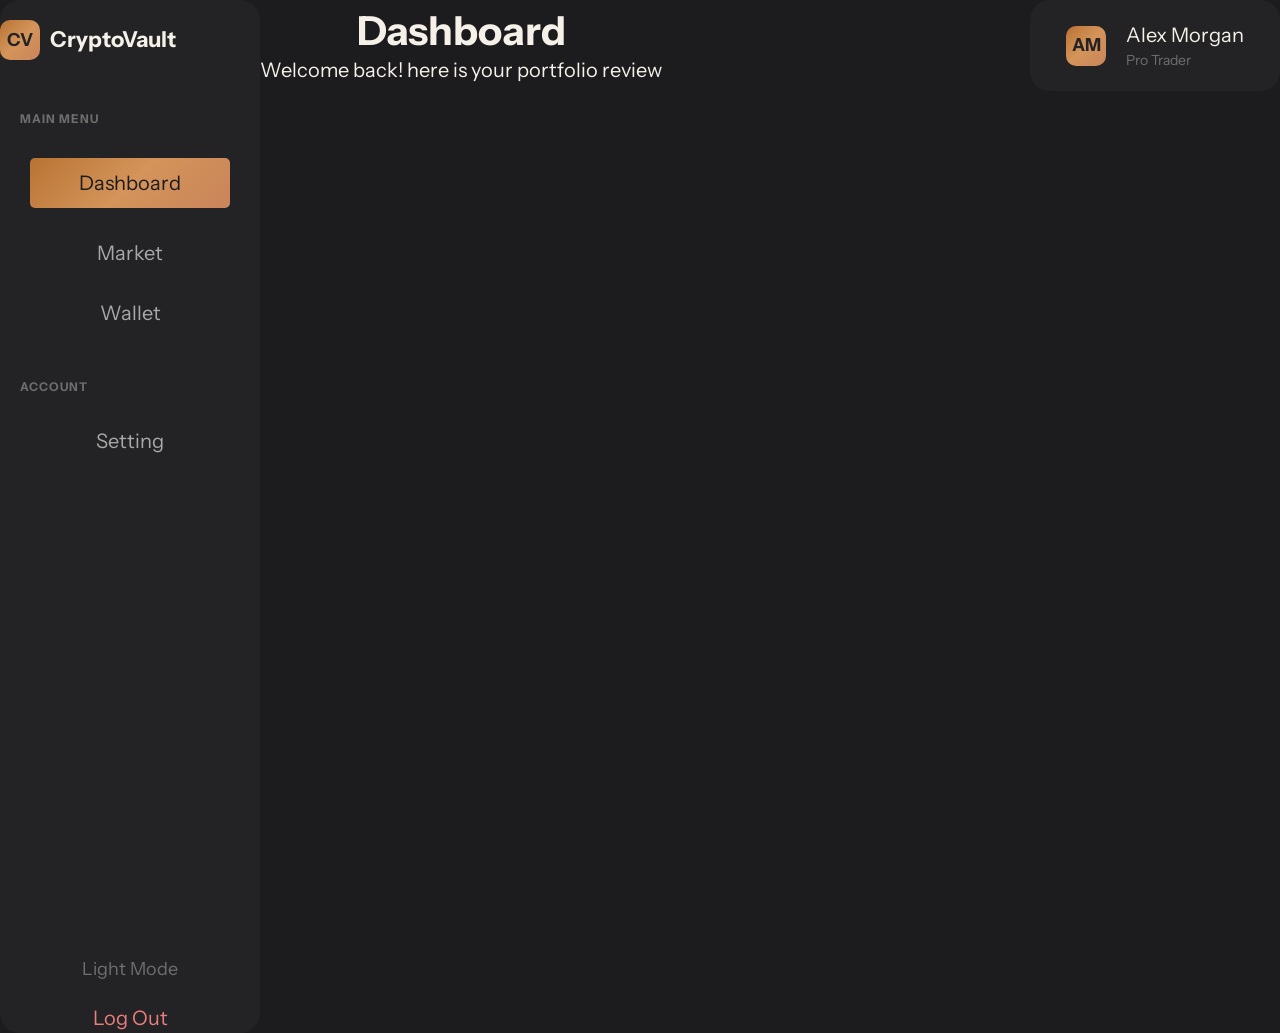
==== dashboard.html @ 53cfd6c8 "login page and dashboard" ====
<!DOCTYPE html>
<html lang="en">
<head>
    <meta charset="UTF-8">
    <meta name="viewport" content="width=device-width, initial-scale=1.0">
    <title>Dashboard</title>
    <link rel="stylesheet" href="style.css">
    <link rel="stylesheet" href="app.css">
     <link rel="preconnect" href="https://fonts.googleapis.com">
    <link rel="preconnect" href="https://fonts.gstatic.com" crossorigin>
    <link href="https://fonts.googleapis.com/css2?family=Instrument+Sans:wght@400;500;600;700&display=swap" rel="stylesheet">
</head>
<body>
    <div class="dashboard-container">
        <aside class="side-bar">
            <div class="logo-container">
        <span class="dashboard-logo">CV</span>
        <span class="logo-heading">CryptoVault</span>
            </div>
            <nav class="nav-side-bar">
                <div class="main-menu">MAIN MENU</div>
                <a href="dashboard.html" class="nav-item active">Dashboard</a>
                <a href="" class="nav-item" >Market</a>
                <a href="" class="nav-item" >Wallet</a>
            </nav>

            <nav class="nav-side-bar">
                <div class="account">ACCOUNT</div>
                <a href="#" class="nav-item">Setting</a>
            </nav>

            <div class="nav-footer">
                <div class="footer-section">Light Mode</div>
                <a href="index.html" class="footer-logout">Log Out</a>
            </div>
        </aside>

        <!-- RIGHT SIDE -->
         <div>
            <div class="dashboard-header">
                <div>
                <h3>Dashboard</h3>
            <p>Welcome back! here is your portfolio review</p>
                </div>
            

            <!-- <input type="search" name="data"> -->

            <div class="dashboard-button">
                <div class="dashboard-header-logo">AM</div>
            <div>
            <p>Alex Morgan</p>
            <p class="pro-trader">Pro Trader</p>
            </div>

            </div>

             

            </div>
            
            
         </div>

    </div>
    
</body>
</html>
---- style.css ----
/* COLOR PALLETE 

TYPOGRAPHY
FONT SIZES
6.2rem/4.8rem/4.0rem/3.2rem/2.4rem/2.0rem/1.6rem/1.2rem

FONT-WEIGHT
400/700

LINE HEIGHTS
1.2/1.5

SPACING SYSTEM
5px /10px /15px /20px /25px /30px /40px /50px

FONT FAMILY
'Instrument Sans', -apple-system, BlinkMacSystemFont, sans-serif;

*/

/* GLOBAL STYLES */
:root{
    /*-----FONT SIZE----- */
--text-sm: 1.2rem;
--text-base: 1.6rem;
--text-paragraph: 2.0rem;
--text-h5: 2.4rem;
--text-h4: 3.2rem;
--text-h3: 4.0rem;
--text-h2: 4.8rem;
--text-h1: 9rem;

/* ----FONT WEIGHT----  */
--font-weight: 400;
--font-weight-bold: 700;

/* LINE HEIGHT*/
--line-height-tight: 1.2;
--line-height-normal: 1.5;

/* LETTER SPACING */
--letter-spacing-tight: -2px;

/* FONT FAMILY */
--font-family: 'Instrument Sans', -apple-system, BlinkMacSystemFont, sans-serif;

/* COLORS */
--bg-primary: #1c1c1e;
    --bg-secondary: #232325;
    --bg-card: #2c2c2e;
    --bg-card-hover: #343436;
    --accent-copper: #b87333;
    --accent-copper-light: #c9845a;
    --accent-gradient: linear-gradient(135deg, #b87333 0%, #d4945a 50%, #c9845a 100%);
    --accent-gradient-hover: linear-gradient(135deg, #c9845a 0%, #daa57a 50%, #d4945a 100%);
    --text-primary: #f5f0e8;
    --text-secondary: #a8a8a8;
    --text-muted: #6e6e6e;
    --gain: #6b8e6b;
    --loss: #c27878;
    --border: #3a3a3c;
    --shadow: rgba(0, 0, 0, 0.3);
    --chart-grid: rgba(255, 255, 255, 0.05);
    --overlay: rgba(0, 0, 0, 0.5);

    [data-theme="light"] {
    --bg-primary: #f5f5f7;
    --bg-secondary: #ffffff;
    --bg-card: #ffffff;
    --bg-card-hover: #f0f0f2;
    --accent-copper: #d4945a;
    --accent-copper-light: #e8b88a;
    --accent-gradient: linear-gradient(135deg, #d4945a 0%, #e8b88a 50%, #f0c89a 100%);
    --accent-gradient-hover: linear-gradient(135deg, #e8b88a 0%, #f0c89a 50%, #f5d4a8 100%);
    --text-primary: #1c1c1e;
    --text-secondary: #6e6e6e;
    --text-muted: #9a9a9a;
    --gain: #5a9a5a;
    --loss: #c76b6b;
    --border: #e0e0e2;
    --shadow: rgba(0, 0, 0, 0.08);
    --chart-grid: rgba(0, 0, 0, 0.05);
    --overlay: rgba(0, 0, 0, 0.5);
}


}


*{
    box-sizing: border-box;
    padding: 0;
    margin: 0;
}

html {
    font-size: 62.5%
}

body {
     font-family: var(--font-family);
    font-size: 1.8rem;
    line-height: var(--line-height-normal);
    background-color: var(--bg-primary);
    color: var(--text-primary);
    min-height: 100vh;
    transition: background-color 0.3s ease, color 0.3s ease;
    font-weight: var(--font-weight);
      
}

h1,h2,h3,h4,h5{
    font-weight: var(--font-weight-bold);
    line-height: var(--line-height-tight);
    font-family: var(--font-family);
    color: var(--text-primary);
}

h1 {
    font-size: var(--text-h1);
    line-height: 100%;
    font-weight: var(--font-weight-bold);
    letter-spacing: -1px;
    margin: 1.6rem 0;  
}

h2{
    text-align: center;
    font-size: var(--text-h2);
}

h3{
    text-align: center;
    font-size: var(--text-h3);
}

h4{
    text-align: center;
    font-size: var(--text-h4) ;
}

h5{
    text-align: center;
    font-size: var(--text-h5);
}

a{
    text-decoration: none;
    font-size: var(--text-paragraph);
    display: inline-block;
    color: var(--text-primary);
}

ul{
    list-style: none;
    font-size: var(--text-paragraph);
}

p, a{
    font-size: var(--text-paragraph);
    font-weight: var(--font-weight);
    margin: 2.4, 0;   
    color: var(--text-primary);;
}

img{
    width: 100%;
    display: flex;
    justify-content: center;
}

input[type="email"]{
    font-size: var(--text-paragraph);
    font-weight: var(--font-weight);
    font-family: var(--font-family);
}



ul{
    list-style: none;
}


/* LOGIN SECTION */
.login-page{
    display: flex;
}

.sub-container{
    display: flex;
    flex-direction: column;
    justify-content: center;
    align-items: center;
    position: relative;
    background: var(--accent-gradient);
    overflow: hidden;
    flex: 1 1 0%;
    padding: 6rem;

}

.sub-container::before{
    position: absolute;
    top: -50%;
    left: -50%;
    width: 200%;
    height: 200%;
    background: radial-gradient(circle at 30% 70%, rgba(255, 255, 255, 0.1) 0%, transparent 50%);
    animation: 15s ease-in-out 0s infinite normal none running float;
}

.sub-container::after{
   content: "";
    position: absolute;
    bottom: -30%;
    right: -30%;
    width: 100%;
    height: 100%;
    background: radial-gradient(circle at 70% 30%, rgba(0, 0, 0, 0.1) 0%, transparent 50%);
    animation: 20s ease-in-out 0s infinite reverse none running float;
}



.logo{
    color: var(--bg-secondary);
    width: 8rem;
    height: 8rem;
     background-color: rgba(28, 28, 30, 0.2);
     border-radius: 1rem;
     display: flex;
     justify-content: center;
     align-items: center;
     margin-bottom: 3rem;
}

.logo-heading{
    color: var(--bg-secondary);
    margin-bottom: 3rem;
}

.logo-p{
    color:var(--bg-secondary);
    margin-bottom: 3rem;
    text-align: center;
}


/* Login Form */
.login-form{
    background-color: black ;
    display: flex;
    flex-direction: column;
    align-items: center;
    justify-content: center;
    flex: 1;
    
}

.login-heading{
    margin-bottom: 3rem;

}

.login-p{
    color: var(--text-muted)
}

.signing-container{
    display: flex;
    gap: 1rem;
    width: 50rem;
    background-color:  var(--bg-card);
    align-items: center;
    height: 6rem;
    border-radius: 2rem;
    margin-top: 4rem;
    margin-bottom: 4rem;
}

.sign-in{
    background-color: var(--accent-copper);
    width: 25rem;
    height: 6rem;
    border-radius: 1rem;
    text-align: center;
    display: flex;
    align-items: center;
    justify-content: center;
    color: var(--bg-primary);
}

.sign-up{
    width: 25rem;
    height: 6rem;
    color: var(--text-secondary);
    display: flex;
    align-items: center;
    justify-content: center;
    text-align: center;
}

.login-email{
    text-align: left;
    width: 50rem;
}

.email{
    width:50rem;
    height: 6rem;
    background-color: var(--text-primary);
    border-radius: 1.2rem;
    padding-top: 1.6rem;
    padding-left: 5rem;
    padding-bottom: 1.6rem;
     margin-bottom: 4rem;
}

.password{
    width:50rem;
    height: 6rem;
    background-color: var(--text-primary);
    border-radius: 1.2rem;
    padding-top: 1.6rem;
    padding-left: 5rem;
    padding-bottom: 1.6rem;
}

.email:active{
    border: solid 1px var(--accent-copper);
}

.password:active{
    border: solid 1px var(--accent-copper);
}

.login-password{
    text-align: left;
    width: 50rem;
}

.login-reminder{
    display: flex;
    justify-content: space-between;
    gap: 25rem;
    
}
.remind-me{
     font-size: 1.5rem;

}
.forgot-password{
    color: var(--accent-copper);
    font-size: 1.5rem;
}

.signing p{
    display: flex;
    gap: 1rem;
    width: 50rem;
     color: var(--bg-primary);
    background-color:  var(--accent-copper);
    justify-content: center;
    align-items: center;
    height: 6rem;
    border-radius: 2rem;
    margin-top: 4rem;
    margin-bottom: 7rem;
    
}

.divider-container{
    display: flex;
    align-items: center;
    justify-content: center;
    width: 50rem;
    /* margin: 1rem auto; */
    margin-top: -5rem;
    gap: 1rem;
    margin-bottom: 2.4rem;
}

.line{
    flex: 1;
    height: .5px;
    background-color: var(--text-muted);
}

.divider-container-p{
    margin: 0 1.5rem;
    flex-shrink: 0;
    white-space: nowrap;
    color: var(--text-muted);
}
.sign-in-options-container{
    display: flex;
    gap: 4rem;
    margin-bottom: 4rem;
      
}


.sign-in-options{
     width: 20rem;
    height: 5rem;
    border-radius: 1rem;
    background-color: var(--bg-card-hover);
    text-align: center;
    display: flex;
    justify-content: center;
    align-items: center;
}

.sign-in-options:hover{
    border: solid 1px var(--accent-copper);
}

.sign-up-question{
    color: var(--bg-card-hover);
    font-size: 1.6rem;
    text-align: center;
    margin-bottom: 10rem;

}
.span-sign-up{
    color: var(--accent-copper);
}

.sign-in-icons{
    width: 3rem;
}

.footer-copyright{
    color: var(--text-muted);
     font-size: 1.6rem;
}
   

/* MEDIA QUERY */

@media (max-width: 77rem){
    html{
        font-size: 56.25%;
        /* 9/16x100=56.25% */
    }

    .login-form{
        padding: 4rem;
    }
}

@media (max-width: 65rem){
    html{
        font-size: 50%;
        /* 8/16x100=50% */
    }

    .login-form{
        padding: 4rem;
    }
}

@media (max-width: 55rem){
    html{
        font-size: 43.75%;
        /* 7/16x100=43.75% */
    }

    .login-page{
    display: flex;
    

     }

    .login-form{
        padding: 4rem;
    }
}

@media (max-width: 46.5rem){
    html{
        font-size: 37.5%;
        /* 6/16x100=37.5% */
    }

    .login-page{
    display: flex;
    flex-direction: column;
    

     }

    .login-form{
        padding: 6rem;
    }
}
---- app.css ----
@import url(style.css);


/* GLOBAL STYLES */
:root{
    /*-----FONT SIZE----- */
--text-sm: 1.2rem;
--text-base: 1.6rem;
--text-paragraph: 2.0rem;
--text-h5: 2.4rem;
--text-h4: 3.2rem;
--text-h3: 4.0rem;
--text-h2: 4.8rem;
--text-h1: 9rem;

/* ----FONT WEIGHT----  */
--font-weight: 400;
--font-weight-bold: 700;

/* LINE HEIGHT*/
--line-height-tight: 1.2;
--line-height-normal: 1.5;

/* LETTER SPACING */
--letter-spacing-tight: -2px;

/* FONT FAMILY */
--font-family: 'Instrument Sans', -apple-system, BlinkMacSystemFont, sans-serif;

/* COLORS */
--bg-primary: #1c1c1e;
    --bg-secondary: #232325;
    --bg-card: #2c2c2e;
    --bg-card-hover: #343436;
    --accent-copper: #b87333;
    --accent-copper-light: #c9845a;
    --accent-gradient: linear-gradient(135deg, #b87333 0%, #d4945a 50%, #c9845a 100%);
    --accent-gradient-hover: linear-gradient(135deg, #c9845a 0%, #daa57a 50%, #d4945a 100%);
    --text-primary: #f5f0e8;
    --text-secondary: #a8a8a8;
    --text-muted: #6e6e6e;
    --gain: #6b8e6b;
    --loss: #c27878;
    --border: #3a3a3c;
    --shadow: rgba(0, 0, 0, 0.3);
    --chart-grid: rgba(255, 255, 255, 0.05);
    --overlay: rgba(0, 0, 0, 0.5);

    [data-theme="light"] {
    --bg-primary: #f5f5f7;
    --bg-secondary: #ffffff;
    --bg-card: #ffffff;
    --bg-card-hover: #f0f0f2;
    --accent-copper: #d4945a;
    --accent-copper-light: #e8b88a;
    --accent-gradient: linear-gradient(135deg, #d4945a 0%, #e8b88a 50%, #f0c89a 100%);
    --accent-gradient-hover: linear-gradient(135deg, #e8b88a 0%, #f0c89a 50%, #f5d4a8 100%);
    --text-primary: #1c1c1e;
    --text-secondary: #6e6e6e;
    --text-muted: #9a9a9a;
    --gain: #5a9a5a;
    --loss: #c76b6b;
    --border: #e0e0e2;
    --shadow: rgba(0, 0, 0, 0.08);
    --chart-grid: rgba(0, 0, 0, 0.05);
    --overlay: rgba(0, 0, 0, 0.5);
}
}

.dashboard-container{
    display: grid;
    grid-template-columns: 26rem 1fr;   
}

.side-bar{
    background-color: var(--bg-secondary);
    border-radius: 2rem;
} 

.logo-container{
    display: flex;
    gap: 1rem;
    align-items: center; 
    margin-top: 2rem;
    margin-bottom: 5rem;
}

.dashboard-logo{
    color: var(--bg-secondary);
    width: 4rem;
    height: 4rem;
     background: var(--accent-gradient);
     font-weight: var(--font-weight-bold);
     border-radius: 1rem;
     display: flex;
     justify-content: center;
     align-items: center;   
}

.logo-heading{
    color: var(--text-primary);
    font-size: 2.2rem;
    font-weight: var(--font-weight-bold);
    margin: 0;
     display: inline-block;
     line-height: 1;   
}

.main-menu{
    color: var(--text-muted);
    font-size: 1.2rem;
    font-weight: var(--font-weight-bold);
    letter-spacing: 1px;
    text-align: left;
    width: 22rem;
}

.nav-side-bar{
    display: flex;
    flex-direction: column;
    justify-content: center;
    align-items: center;
    gap: 3rem;
}

.nav-item{
    color: var(--text-secondary);
}

.nav-item.active{
    background: var(--accent-gradient);
    color: #1c1c1e;
    width: 20rem;
    height: 5rem;
    border-radius: .5rem;
    display: flex;
    align-items: center;
    justify-content: center;

}


.account{
    color: var(--text-muted);
    font-size: 1.2rem;
    font-weight: var(--font-weight-bold);
    letter-spacing: 1px;
    text-align: left;
    width: 22rem;
    margin-top: 5rem;

}


.nav-footer{
    margin-top: 50rem;
    display: flex;
    flex-direction: column;
    align-items: center;
    justify-content: center;
    gap: 2rem;
}

.footer-section{
    color: var(--text-muted);
}

.footer-logout{
    color: #eb7d7d;
}

/* RIGTH SIDE */
.dashboard-header{
    display: flex;
    align-items: center;
    justify-content: space-between;
}

.dashboard-button{
    display: flex;
    width: 25rem;
    background-color: var(--bg-secondary);
    border-radius: 2rem;
    padding: 2rem;
    align-items: center;
    justify-content: center;
}

.dashboard-button:hover{
    border-radius: solid 1px var(--accent-copper);
    
}

.dashboard-header-logo{
    color: var(--bg-secondary);
    width: 4rem;
    height: 4rem;
     background: var(--accent-gradient);
     font-weight: var(--font-weight-bold);
     border-radius: 1rem;
     display: flex;
     justify-content: center;
     align-items: center;  
     margin-right: 2rem;

}

.pro-trader{
    color: var(--text-muted);
    font-size: 1.4rem;
}
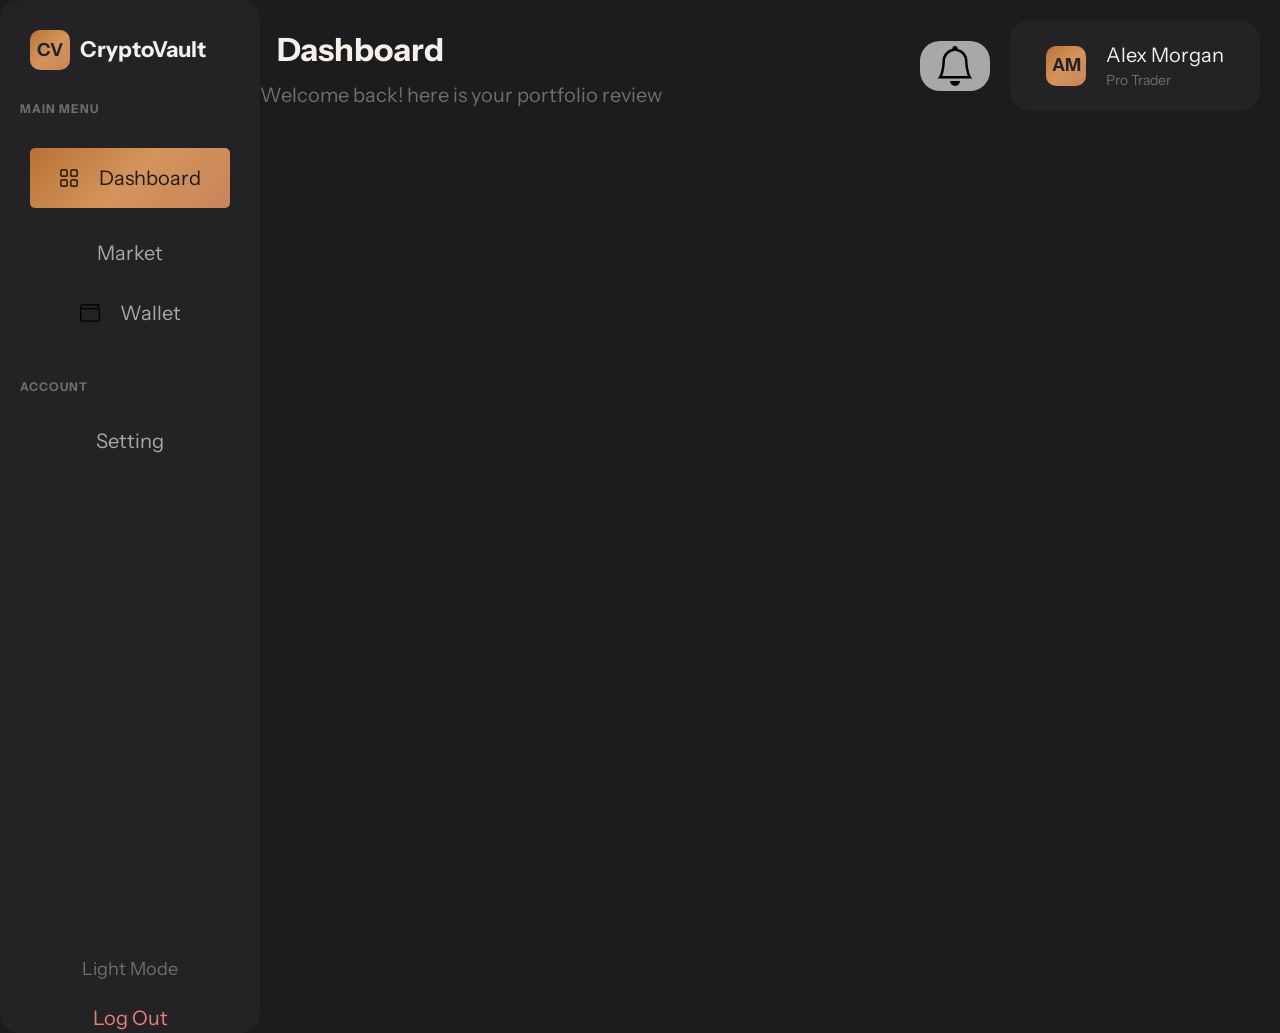
==== commit f033184a: "I added additional SVGs" ====
--- a/dashboard.html
+++ b/dashboard.html
@@ -19,9 +19,19 @@
             </div>
             <nav class="nav-side-bar">
                 <div class="main-menu">MAIN MENU</div>
-                <a href="dashboard.html" class="nav-item active">Dashboard</a>
+                <div class="icon active">
+                    <div> 
+                    <img src="crypto-vault-img/grid (2).svg" alt="grid-icon" class="grid-icon active"> 
+                    </div>
+                      <a href="dashboard.html" class="nav-item active"> Dashboard</a>
+                </div>
+              
                 <a href="" class="nav-item" >Market</a>
-                <a href="" class="nav-item" >Wallet</a>
+                <div class="icon">
+                     <img src="crypto-vault-img/wallet.svg" alt="grid-icon" class="grid-icon">
+                     <a href="" class="nav-item" >Wallet</a>
+                </div>
+                
             </nav>
 
             <nav class="nav-side-bar">
@@ -39,25 +49,35 @@
          <div>
             <div class="dashboard-header">
                 <div>
-                <h3>Dashboard</h3>
-            <p>Welcome back! here is your portfolio review</p>
+                <h4 class="dashboard-heading">Dashboard</h4>
+            <p class="dashboard-paragraph">Welcome back! here is your portfolio review</p>
                 </div>
             
 
-            <!-- <input type="search" name="data"> -->
+                <div class="sub-dashboard-container">
+             <!-- <input type="search" name="data"> -->
 
-            <div class="dashboard-button">
+             <div class="notification">
+                <img src="crypto-vault-img/bell.svg" alt="notification-bell" class="notification-bell">
+            </div>
+
+             <div class="dashboard-button">
                 <div class="dashboard-header-logo">AM</div>
             <div>
             <p>Alex Morgan</p>
             <p class="pro-trader">Pro Trader</p>
             </div>
+            </div>
+
+                </div>
+      
+
 
             </div>
 
-             
+           
 
-            </div>
+           
             
             
          </div>
--- a/app.css
+++ b/app.css
@@ -81,8 +81,7 @@
     display: flex;
     gap: 1rem;
     align-items: center; 
-    margin-top: 2rem;
-    margin-bottom: 5rem;
+    margin: 3rem ;
 }
 
 .dashboard-logo{
@@ -128,17 +127,34 @@
 }
 
 .nav-item.active{
-    background: var(--accent-gradient);
     color: #1c1c1e;
+    border-radius: .5rem;
+    
+}
+
+.icon{
+    display: flex;
+    justify-content: center;
+    gap: 2rem;
+}
+
+.icon.active{
+     background: var(--accent-gradient);
+    color: #1c1c1e;
+    border-radius: .5rem;
+    display: flex;
     width: 20rem;
-    height: 5rem;
-    border-radius: .5rem;
-    display: flex;
-    align-items: center;
-    justify-content: center;
-
-}
-
+    height: 6rem;
+    justify-content: center;
+    align-items: center;    
+}
+
+
+.grid-icon{
+    width: 2rem;
+     color: var(--text-muted);
+
+}
 
 .account{
     color: var(--text-muted);
@@ -189,6 +205,13 @@
 .dashboard-button:hover{
     border-radius: solid 1px var(--accent-copper);
     
+}
+
+.sub-dashboard-container{
+    display: flex;
+    align-items: center;
+    gap: 2rem;
+    margin: 2rem
 }
 
 .dashboard-header-logo{
@@ -208,4 +231,28 @@
 .pro-trader{
     color: var(--text-muted);
     font-size: 1.4rem;
+}
+
+.dashboard-heading{
+    width: 20rem;
+    margin-bottom: 1rem;
+    margin-top: 1rem;
+}
+
+.dashboard-paragraph{
+    color: var(--text-muted);
+}
+
+.notification{
+    width: 7rem;
+    height: 5rem;
+      background-color: var(--text-secondary);
+    border-radius: 2rem;
+    display: flex;
+    justify-content: center;
+}
+
+.notification-bell{
+    width: 4rem;
+    color: var(--text-muted) ;
 }
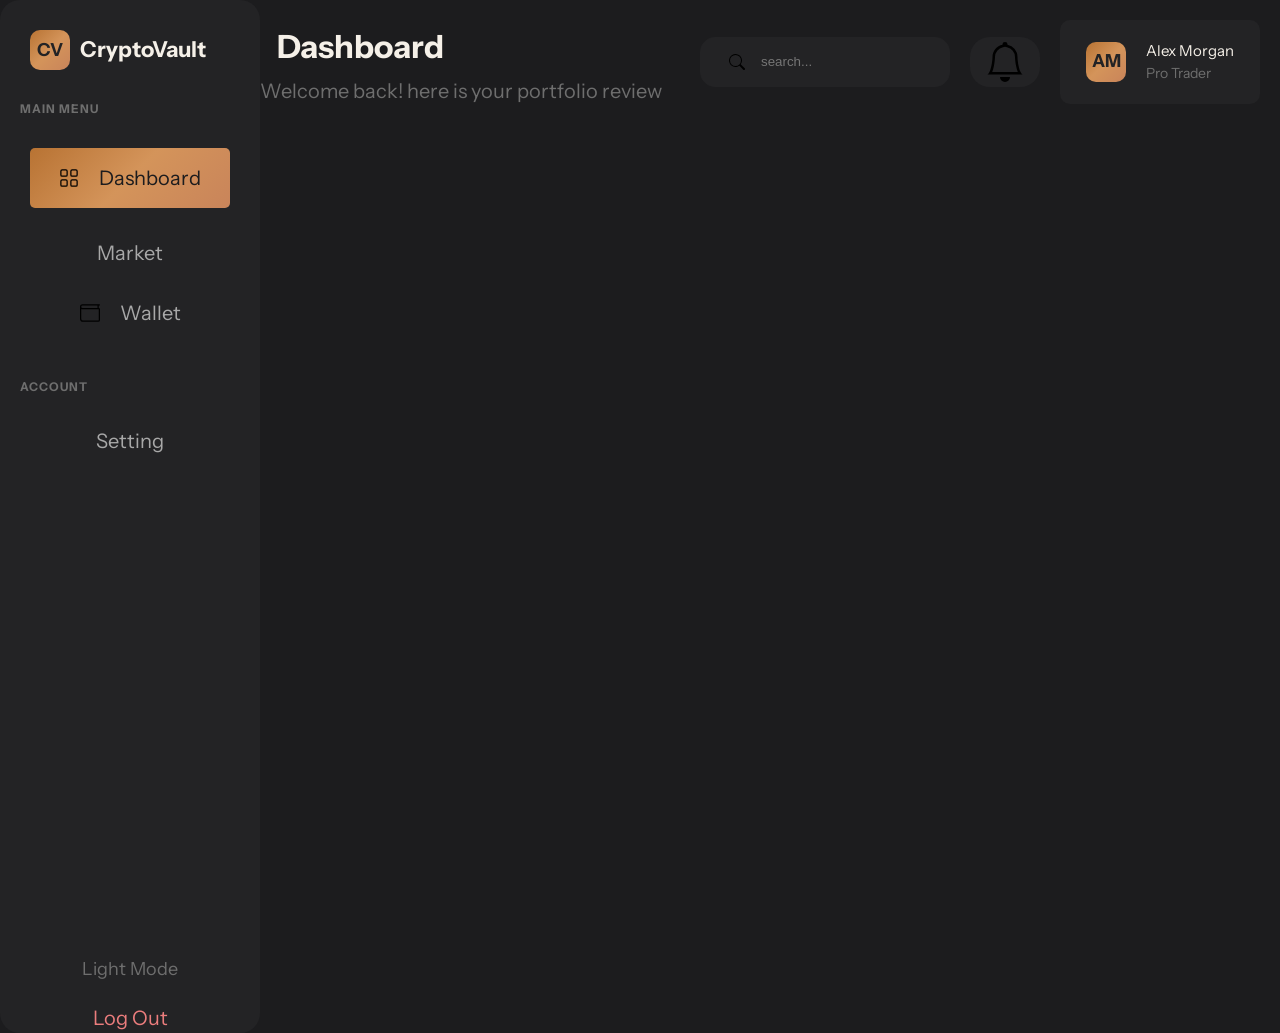
==== commit ceb34a83: "finished the upper heading" ====
--- a/dashboard.html
+++ b/dashboard.html
@@ -55,7 +55,11 @@
             
 
                 <div class="sub-dashboard-container">
-             <!-- <input type="search" name="data"> -->
+                    <form action="/search-results" method="get" class="search-wrapper">
+                <input type="search" name="q" placeholder="search..." class="search">
+                <img src="crypto-vault-img/search.svg" alt="search-icon" class="search-icon">
+                    </form>
+           
 
              <div class="notification">
                 <img src="crypto-vault-img/bell.svg" alt="notification-bell" class="notification-bell">
@@ -64,23 +68,39 @@
              <div class="dashboard-button">
                 <div class="dashboard-header-logo">AM</div>
             <div>
-            <p>Alex Morgan</p>
+            <p class="dashboard-p">Alex Morgan</p>
             <p class="pro-trader">Pro Trader</p>
             </div>
             </div>
+              </div>
+            </div>
+         </div>
 
-                </div>
+
+         <!-- Right Column -->
+                 <div class=" content-wrapper">
+
+                   <div class="chart-container">
+                    <div class="sub-chart-container">
+
+                    </div>
+                    <div></div>
+                    <div></div>
+                    <div></div>
+
+                   </div>
+                   
+                    
+
+
+
+
+                 </div>
       
 
 
-            </div>
 
-           
 
-           
-            
-            
-         </div>
 
     </div>
     
--- a/app.css
+++ b/app.css
@@ -192,19 +192,14 @@
     justify-content: space-between;
 }
 
-.dashboard-button{
-    display: flex;
-    width: 25rem;
-    background-color: var(--bg-secondary);
-    border-radius: 2rem;
-    padding: 2rem;
-    align-items: center;
-    justify-content: center;
-}
-
-.dashboard-button:hover{
-    border-radius: solid 1px var(--accent-copper);
-    
+.dashboard-heading{
+    width: 20rem;
+    margin-bottom: 1rem;
+    margin-top: 1rem;
+}
+
+.dashboard-paragraph{
+    color: var(--text-muted);
 }
 
 .sub-dashboard-container{
@@ -212,6 +207,65 @@
     align-items: center;
     gap: 2rem;
     margin: 2rem
+}
+
+.search-wrapper{
+    position: relative;
+    display: flex;
+    align-items: center;
+    width: 25rem;
+}
+
+.search{
+    width: 100%;
+    height: 5rem;
+    background-color: var(--bg-secondary);
+    border-radius: 1.5rem;
+    outline: none;
+    padding-left: 6rem;
+    border: solid 1px var(--bg-secondary);
+    color: var(--text-primary);
+}
+
+.search-icon{
+    position: absolute;
+    width: 1.6rem;
+    height: 1.6rem;
+    left: 1.2rem;
+    width: 5rem;
+}
+
+.search:focus{
+    border: solid 1px var(--accent-copper);
+}
+
+.notification{
+    width: 7rem;
+    height: 5rem;
+      background-color: var(--bg-secondary);
+    border-radius: 2rem;
+    display: flex;
+    justify-content: center;
+}
+
+.notification-bell{
+    width: 4rem;
+    color: var(--text-muted) ;
+}
+
+.dashboard-button:hover{
+    border: solid 1px var(--accent-copper);
+    
+}
+
+.dashboard-button{
+    display: flex;
+    width: 20rem;
+    background-color: var(--bg-secondary);
+    border-radius: 1rem;
+    padding: 2rem;
+    align-items: center;
+    justify-content: center;
 }
 
 .dashboard-header-logo{
@@ -225,7 +279,9 @@
      justify-content: center;
      align-items: center;  
      margin-right: 2rem;
-
+}
+.dashboard-p{
+    font-size: 1.5rem;
 }
 
 .pro-trader{
@@ -233,26 +289,20 @@
     font-size: 1.4rem;
 }
 
-.dashboard-heading{
-    width: 20rem;
-    margin-bottom: 1rem;
-    margin-top: 1rem;
-}
-
-.dashboard-paragraph{
-    color: var(--text-muted);
-}
-
-.notification{
-    width: 7rem;
-    height: 5rem;
-      background-color: var(--text-secondary);
-    border-radius: 2rem;
-    display: flex;
-    justify-content: center;
-}
-
-.notification-bell{
-    width: 4rem;
-    color: var(--text-muted) ;
-}+/* RIGHT SIDE */
+.content-wrapper{
+    display: grid;
+    grid-template-columns: 1fr 28rem;
+}
+
+.chart-container{
+    display: grid;
+    
+}
+
+.sub-chart-container{
+    width: 50rem;
+    background-color: green;
+}
+
+
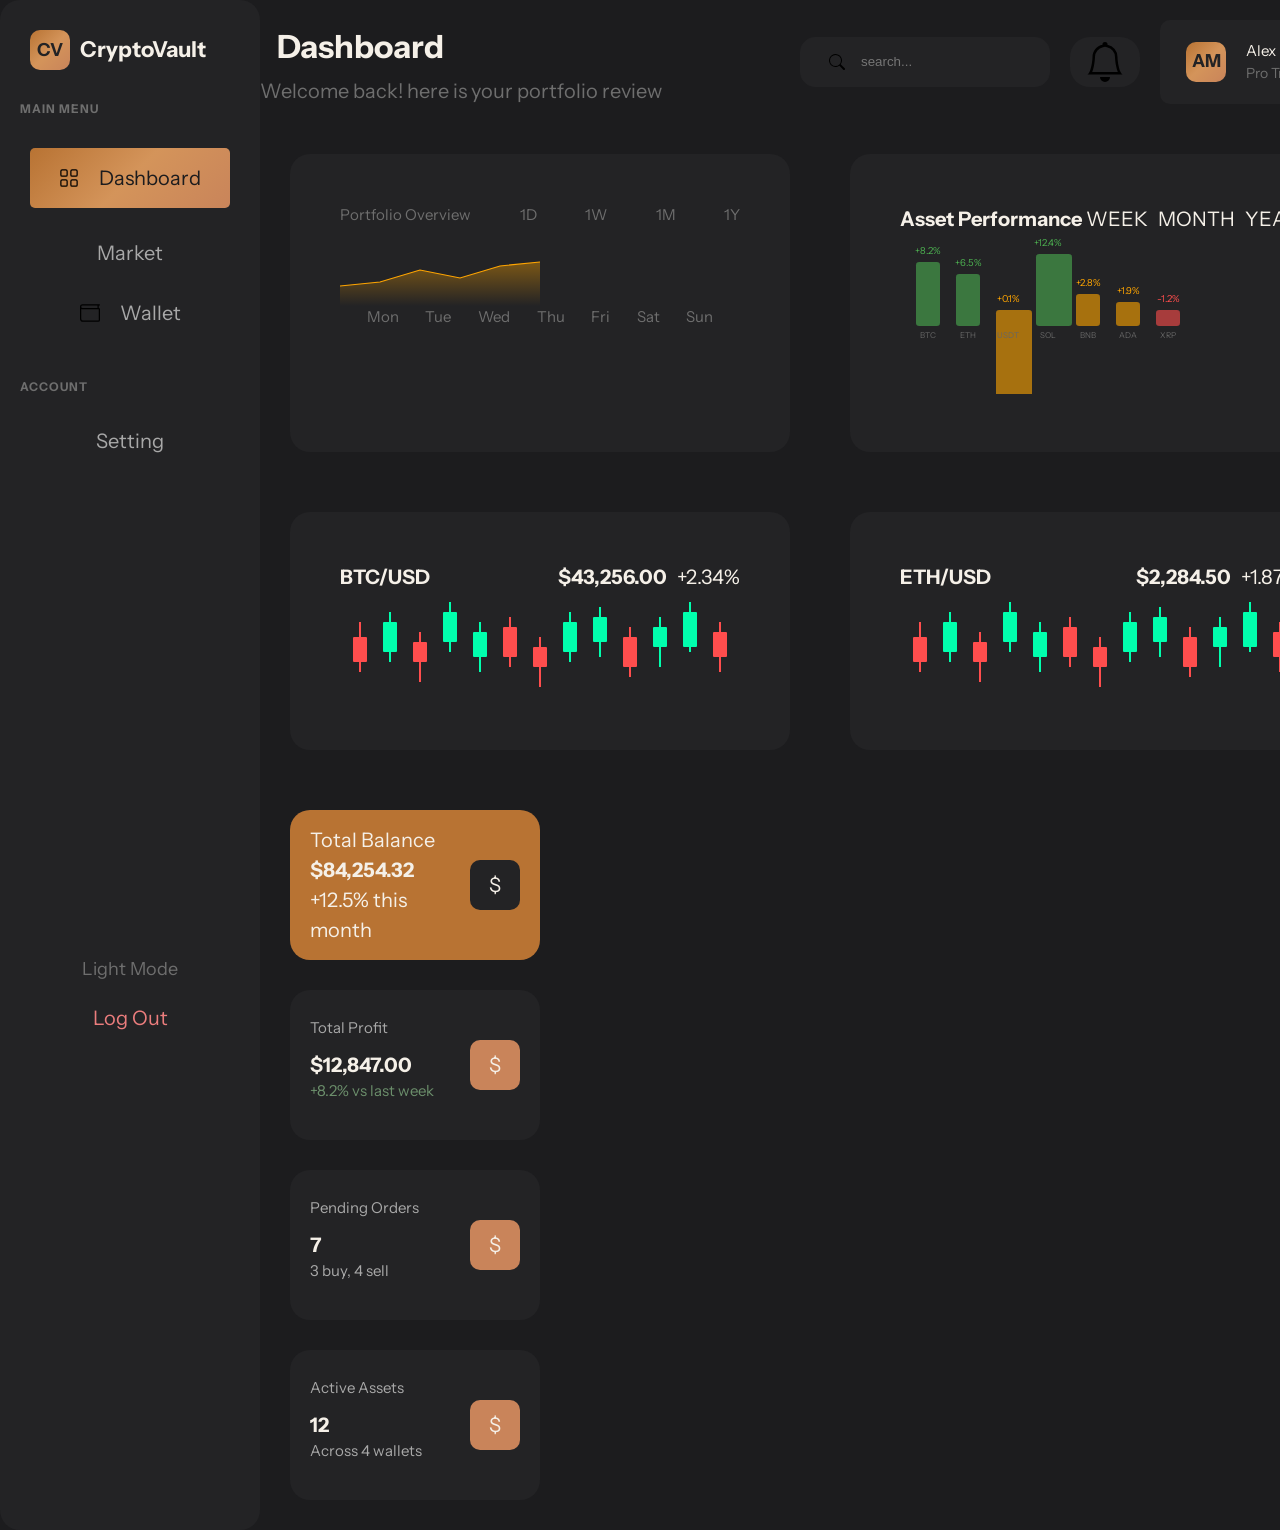
==== commit fa2adb78: "i added the charts" ====
--- a/dashboard.html
+++ b/dashboard.html
@@ -74,33 +74,278 @@
             </div>
               </div>
             </div>
-         </div>
-
-
-         <!-- Right Column -->
-                 <div class=" content-wrapper">
-
-                   <div class="chart-container">
-                    <div class="sub-chart-container">
-
-                    </div>
-                    <div></div>
-                    <div></div>
-                    <div></div>
-
-                   </div>
-                   
-                    
-
-
-
-
-                 </div>
-      
-
-
-
-
+
+            <!-- CHARTS -->
+
+            <div class="chart-container">
+                <div class="charts">
+                <ul class="portfolio-overview">
+                    <li>Portfolio Overview</li>
+                    <li>1D</li>
+                    <li>1W</li>
+                    <li>1M</li>
+                    <li>1Y</li>
+                </ul>
+
+        
+        <div class="chart-container">
+       <svg viewBox="0 0 500 200" class="portfolio-graph">
+      <defs>
+      <linearGradient id="fadeGradient" x1="0%" y1="0%" x2="0%" y2="100%">
+        <stop offset="0%" style="stop-color:rgba(255, 165, 0, 0.4); stop-opacity:1" />
+        <stop offset="100%" style="stop-color:rgba(255, 165, 0, 0); stop-opacity:0" />
+      </linearGradient>
+      </defs>
+
+      <polygon 
+      points="0,150 100,140 200,110 300,130 400,100 500,90 500,200 0,200" 
+      fill="url(#fadeGradient)" 
+      />
+
+     <polyline 
+      points="0,150 100,140 200,110 300,130 400,100 500,90" 
+      fill="none" 
+      stroke="#FFA500" 
+      stroke-width="3" 
+      />
+  </svg>
+</div>
+
+        <ul class="portfolio-overview-days">
+                    <li>Mon</li>
+                    <li>Tue</li>
+                    <li>Wed</li>
+                    <li>Thu</li>
+                    <li>Fri</li>
+                    <li>Sat</li>
+                    <li>Sun</li>
+                </ul>
+  
+            </div>
+
+            <!-- SECOND BOX -->
+             <div class="charts">
+                <ul class="candle-stick">
+                    <li><strong>Asset Performance</strong></li>
+                    <ul class="nested-candle-stick">
+                    <li>WEEK</li>
+                    <li>MONTH</li>
+                    <li>YEAR</li>
+                    </ul>
+                
+                </ul>
+
+                <svg viewBox="0 0 500 200" class="asset-performance-chart" style="width: 100%; height: auto;">
+  
+  <text x="35" y="25" fill="#4caf50" font-size="12" text-anchor="middle">+8.2%</text>
+  <rect x="20" y="35" width="30" height="80" fill="#4caf50" opacity="0.6" rx="4"/>
+  <text x="35" y="130" fill="#666" font-size="10" text-anchor="middle">BTC</text>
+
+  <text x="85" y="40" fill="#4caf50" font-size="12" text-anchor="middle">+6.5%</text>
+  <rect x="70" y="50" width="30" height="65" fill="#4caf50" opacity="0.6" rx="4"/>
+  <text x="85" y="130" fill="#666" font-size="10" text-anchor="middle">ETH</text>
+
+  <text x="135" y="85" fill="#ffa500" font-size="12" text-anchor="middle">+0.1%</text>
+  <rect x="120" y="95" width="45" height="110" fill="#ffa500" opacity="0.6" rx="4"/>
+  <text x="135" y="130" fill="#666" font-size="10" text-anchor="middle">USDT</text>
+
+  <text x="185" y="15" fill="#4caf50" font-size="12" text-anchor="middle">+12.4%</text>
+  <rect x="170" y="25" width="45" height="90" fill="#4caf50" opacity="0.6" rx="4"/>
+  <text x="185" y="130" fill="#666" font-size="10" text-anchor="middle">SOL</text>
+
+  <text x="235" y="65" fill="#ffa500" font-size="12" text-anchor="middle">+2.8%</text>
+  <rect x="220" y="75" width="30" height="40" fill="#ffa500" opacity="0.6" rx="4"/>
+  <text x="235" y="130" fill="#666" font-size="10" text-anchor="middle">BNB</text>
+
+  <text x="285" y="75" fill="#ffa500" font-size="12" text-anchor="middle">+1.9%</text>
+  <rect x="270" y="85" width="30" height="30" fill="#ffa500" opacity="0.6" rx="4"/>
+  <text x="285" y="130" fill="#666" font-size="10" text-anchor="middle">ADA</text>
+
+  <text x="335" y="85" fill="#ff4d4d" font-size="12" text-anchor="middle">-1.2%</text>
+  <rect x="320" y="95" width="30" height="20" fill="#ff4d4d" opacity="0.6" rx="4"/>
+  <text x="335" y="130" fill="#666" font-size="10" text-anchor="middle">XRP</text>
+
+</svg>
+</div>
+
+<!-- THIRD BOX -->
+
+
+            <div class="charts">
+                <ul class="candle-stick">
+                    <li><strong>BTC/USD</strong></li>
+                    <ul class="nested-candle-stick">
+                    <li><strong>$43,256.00</strong></li>
+                    <li>+2.34%</li>
+                    </ul>
+                
+                </ul>
+
+                <svg viewBox="0 0 400 100" class="candlestick-chart" style="width: 100%; height: auto;">
+  <line x1="20" y1="30" x2="20" y2="80" stroke="#ff4d4d" stroke-width="2"/>
+  <rect x="13" y="45" width="14" height="25" fill="#ff4d4d" rx="1"/>
+
+  <line x1="50" y1="20" x2="50" y2="70" stroke="#00ffad" stroke-width="2"/>
+  <rect x="43" y="30" width="14" height="30" fill="#00ffad" rx="1"/>
+
+  <line x1="80" y1="40" x2="80" y2="90" stroke="#ff4d4d" stroke-width="2"/>
+  <rect x="73" y="50" width="14" height="20" fill="#ff4d4d" rx="1"/>
+
+  <line x1="110" y1="10" x2="110" y2="60" stroke="#00ffad" stroke-width="2"/>
+  <rect x="103" y="20" width="14" height="30" fill="#00ffad" rx="1"/>
+
+  <line x1="140" y1="30" x2="140" y2="80" stroke="#00ffad" stroke-width="2"/>
+  <rect x="133" y="40" width="14" height="25" fill="#00ffad" rx="1"/>
+
+  <line x1="170" y1="25" x2="170" y2="75" stroke="#ff4d4d" stroke-width="2"/>
+  <rect x="163" y="35" width="14" height="30" fill="#ff4d4d" rx="1"/>
+
+  <line x1="200" y1="45" x2="200" y2="95" stroke="#ff4d4d" stroke-width="2"/>
+  <rect x="193" y="55" width="14" height="20" fill="#ff4d4d" rx="1"/>
+
+  <line x1="230" y1="20" x2="230" y2="70" stroke="#00ffad" stroke-width="2"/>
+  <rect x="223" y="30" width="14" height="30" fill="#00ffad" rx="1"/>
+
+  <line x1="260" y1="15" x2="260" y2="65" stroke="#00ffad" stroke-width="2"/>
+  <rect x="253" y="25" width="14" height="25" fill="#00ffad" rx="1"/>
+
+  <line x1="290" y1="35" x2="290" y2="85" stroke="#ff4d4d" stroke-width="2"/>
+  <rect x="283" y="45" width="14" height="30" fill="#ff4d4d" rx="1"/>
+
+  <line x1="320" y1="25" x2="320" y2="75" stroke="#00ffad" stroke-width="2"/>
+  <rect x="313" y="35" width="14" height="20" fill="#00ffad" rx="1"/>
+
+  <line x1="350" y1="10" x2="350" y2="60" stroke="#00ffad" stroke-width="2"/>
+  <rect x="343" y="20" width="14" height="35" fill="#00ffad" rx="1"/>
+
+  <line x1="380" y1="30" x2="380" y2="80" stroke="#ff4d4d" stroke-width="2"/>
+  <rect x="373" y="40" width="14" height="25" fill="#ff4d4d" rx="1"/>
+</svg>        
+       </div>
+
+
+       <!-- FOURTH BOX -->
+        <div class="charts">
+                <ul class="candle-stick">
+                    <li><strong>ETH/USD</strong></li>
+                    <ul class="nested-candle-stick">
+                    <li><strong>$2,284.50</strong></li>
+                    <li>+1.87%</li>
+                    </ul>
+                
+                </ul>
+
+                <svg viewBox="0 0 400 100" class="candlestick-chart" style="width: 100%; height: auto;">
+  <line x1="20" y1="30" x2="20" y2="80" stroke="#ff4d4d" stroke-width="2"/>
+  <rect x="13" y="45" width="14" height="25" fill="#ff4d4d" rx="1"/>
+
+  <line x1="50" y1="20" x2="50" y2="70" stroke="#00ffad" stroke-width="2"/>
+  <rect x="43" y="30" width="14" height="30" fill="#00ffad" rx="1"/>
+
+  <line x1="80" y1="40" x2="80" y2="90" stroke="#ff4d4d" stroke-width="2"/>
+  <rect x="73" y="50" width="14" height="20" fill="#ff4d4d" rx="1"/>
+
+  <line x1="110" y1="10" x2="110" y2="60" stroke="#00ffad" stroke-width="2"/>
+  <rect x="103" y="20" width="14" height="30" fill="#00ffad" rx="1"/>
+
+  <line x1="140" y1="30" x2="140" y2="80" stroke="#00ffad" stroke-width="2"/>
+  <rect x="133" y="40" width="14" height="25" fill="#00ffad" rx="1"/>
+
+  <line x1="170" y1="25" x2="170" y2="75" stroke="#ff4d4d" stroke-width="2"/>
+  <rect x="163" y="35" width="14" height="30" fill="#ff4d4d" rx="1"/>
+
+  <line x1="200" y1="45" x2="200" y2="95" stroke="#ff4d4d" stroke-width="2"/>
+  <rect x="193" y="55" width="14" height="20" fill="#ff4d4d" rx="1"/>
+
+  <line x1="230" y1="20" x2="230" y2="70" stroke="#00ffad" stroke-width="2"/>
+  <rect x="223" y="30" width="14" height="30" fill="#00ffad" rx="1"/>
+
+  <line x1="260" y1="15" x2="260" y2="65" stroke="#00ffad" stroke-width="2"/>
+  <rect x="253" y="25" width="14" height="25" fill="#00ffad" rx="1"/>
+
+  <line x1="290" y1="35" x2="290" y2="85" stroke="#ff4d4d" stroke-width="2"/>
+  <rect x="283" y="45" width="14" height="30" fill="#ff4d4d" rx="1"/>
+
+  <line x1="320" y1="25" x2="320" y2="75" stroke="#00ffad" stroke-width="2"/>
+  <rect x="313" y="35" width="14" height="20" fill="#00ffad" rx="1"/>
+
+  <line x1="350" y1="10" x2="350" y2="60" stroke="#00ffad" stroke-width="2"/>
+  <rect x="343" y="20" width="14" height="35" fill="#00ffad" rx="1"/>
+
+  <line x1="380" y1="30" x2="380" y2="80" stroke="#ff4d4d" stroke-width="2"/>
+  <rect x="373" y="40" width="14" height="25" fill="#ff4d4d" rx="1"/>
+</svg>        
+</div>
+            </div>
+
+            
+
+            
+
+<!-- STAT-RIGHT -->
+ <div class="stat-right-container">
+    <div class="stat-card">
+    <div class="start-card-text">
+    <p class="start-card-p">Total Balance</p>
+    <p class="start-card-p"><strong>$84,254.32</strong></p>
+    <p class="start-card-p">+12.5% this month</p>
+    </div>
+    
+
+    <div class="dollar-container">
+        <p>$</p>
+    </div>
+
+</div>
+
+<div class="stat-card-inactive">
+    <div class="start-card-text">
+    <p class="start-card-p-inactive">Total Profit</p>
+    <p class="start-card-p"><strong>$12,847.00</strong></p>
+     <p class="start-card-p-inactive"><span class="stat-span">+8.2% vs last week</span></p>
+    </div>
+
+    <div class="dollar-container-inactive">
+        <p>$</p>
+    </div>
+
+</div>
+
+<div class="stat-card-inactive">
+    <div class="start-card-text">
+    <p class="start-card-p-inactive">Pending Orders</p>
+    <p class="start-card-p"><strong>7</strong></p>
+    <p class="start-card-p-inactive">3 buy, 4 sell</p>
+    </div>
+    
+    <div class="dollar-container-inactive">
+        <p>$</p>
+    </div>
+
+</div>
+
+<div class="stat-card-inactive">
+    <div class="start-card-text">
+    <p class="start-card-p-inactive">Active Assets</p>
+    <p class="start-card-p"><strong>12</strong></p>
+    <p class="start-card-p-inactive">Across 4 wallets</p>
+    </div>
+    
+
+    <div class="dollar-container-inactive">
+        <p>$</p>
+    </div>
+
+</div>
+
+
+    
+ </div>
+
+
+   </div>
+
+   
 
     </div>
     
--- a/app.css
+++ b/app.css
@@ -290,19 +290,120 @@
 }
 
 /* RIGHT SIDE */
-.content-wrapper{
-    display: grid;
-    grid-template-columns: 1fr 28rem;
-}
-
+
+
+.charts{
+    width: 50rem;
+    background-color: var(--bg-secondary);
+    padding: 5rem;
+    border-radius: 2rem;
+    margin: 3rem;
+
+}
+
+.portfolio-overview{
+    display: flex;
+    justify-content: space-between;
+    align-items: center;
+    color: var(--text-muted);
+    font-size: 1.5rem;
+}
+
+.portfolio-overview-days{
+    display: flex;
+    justify-content: space-evenly;
+    color: var(--text-muted);
+    font-size: 1.5rem;
+}
+
+.candle-stick{
+    display: flex;
+    justify-content: space-between;
+}
+
+.nested-candle-stick{
+    display: flex;
+    gap: 1rem;
+}
+
+/* STAT-RIGHT */
 .chart-container{
     display: grid;
-    
-}
-
-.sub-chart-container{
-    width: 50rem;
-    background-color: green;
-}
-
-
+    grid-template-columns: 1fr 1fr ;
+}
+
+.start-right-container{
+    display: flex;
+    flex-direction: column;
+}
+
+.stat-card{
+    width:25rem;
+    height: 15rem;
+    background-color: var(--accent-copper);
+    border-radius: 2rem;
+    display: flex;
+    padding: 2rem;
+    align-items: center;
+    margin: 3rem;
+}
+
+.stat-card-inactive{
+     width:25rem;
+    height: 15rem;
+    background-color: var(--bg-secondary);
+    border-radius: 2rem;
+    display: flex;
+    padding: 2rem;
+    align-items: center;
+    margin: 3rem;
+}
+.stat-span{
+    color: var(--gain);
+}
+.stat-card-inactive:hover{
+    border: solid 1px var(--accent-copper);
+}
+
+.start-card-text{
+   flex: 1 1 0;
+   
+}
+
+.stat-card-p{
+     color: var(--text-primary);
+    font-size: 1.5rem;
+
+}
+
+.start-card-p-inactive{
+    color: var(--text-secondary);
+    font-size: 1.5rem;
+    margin-bottom: 1rem;
+}
+
+
+.dollar-container{
+    width: 5rem;
+    height: 5rem;
+    background-color: var(--bg-secondary);
+   display: flex;
+   border-radius: 1rem;
+   justify-content: center;
+   align-items: center;
+
+}
+
+.dollar-container-inactive{
+     width: 5rem;
+    height: 5rem;
+    background-color: var(--accent-copper-light);
+   display: flex;
+   border-radius: 1rem;
+   justify-content: center;
+   align-items: center;
+
+
+}
+
+
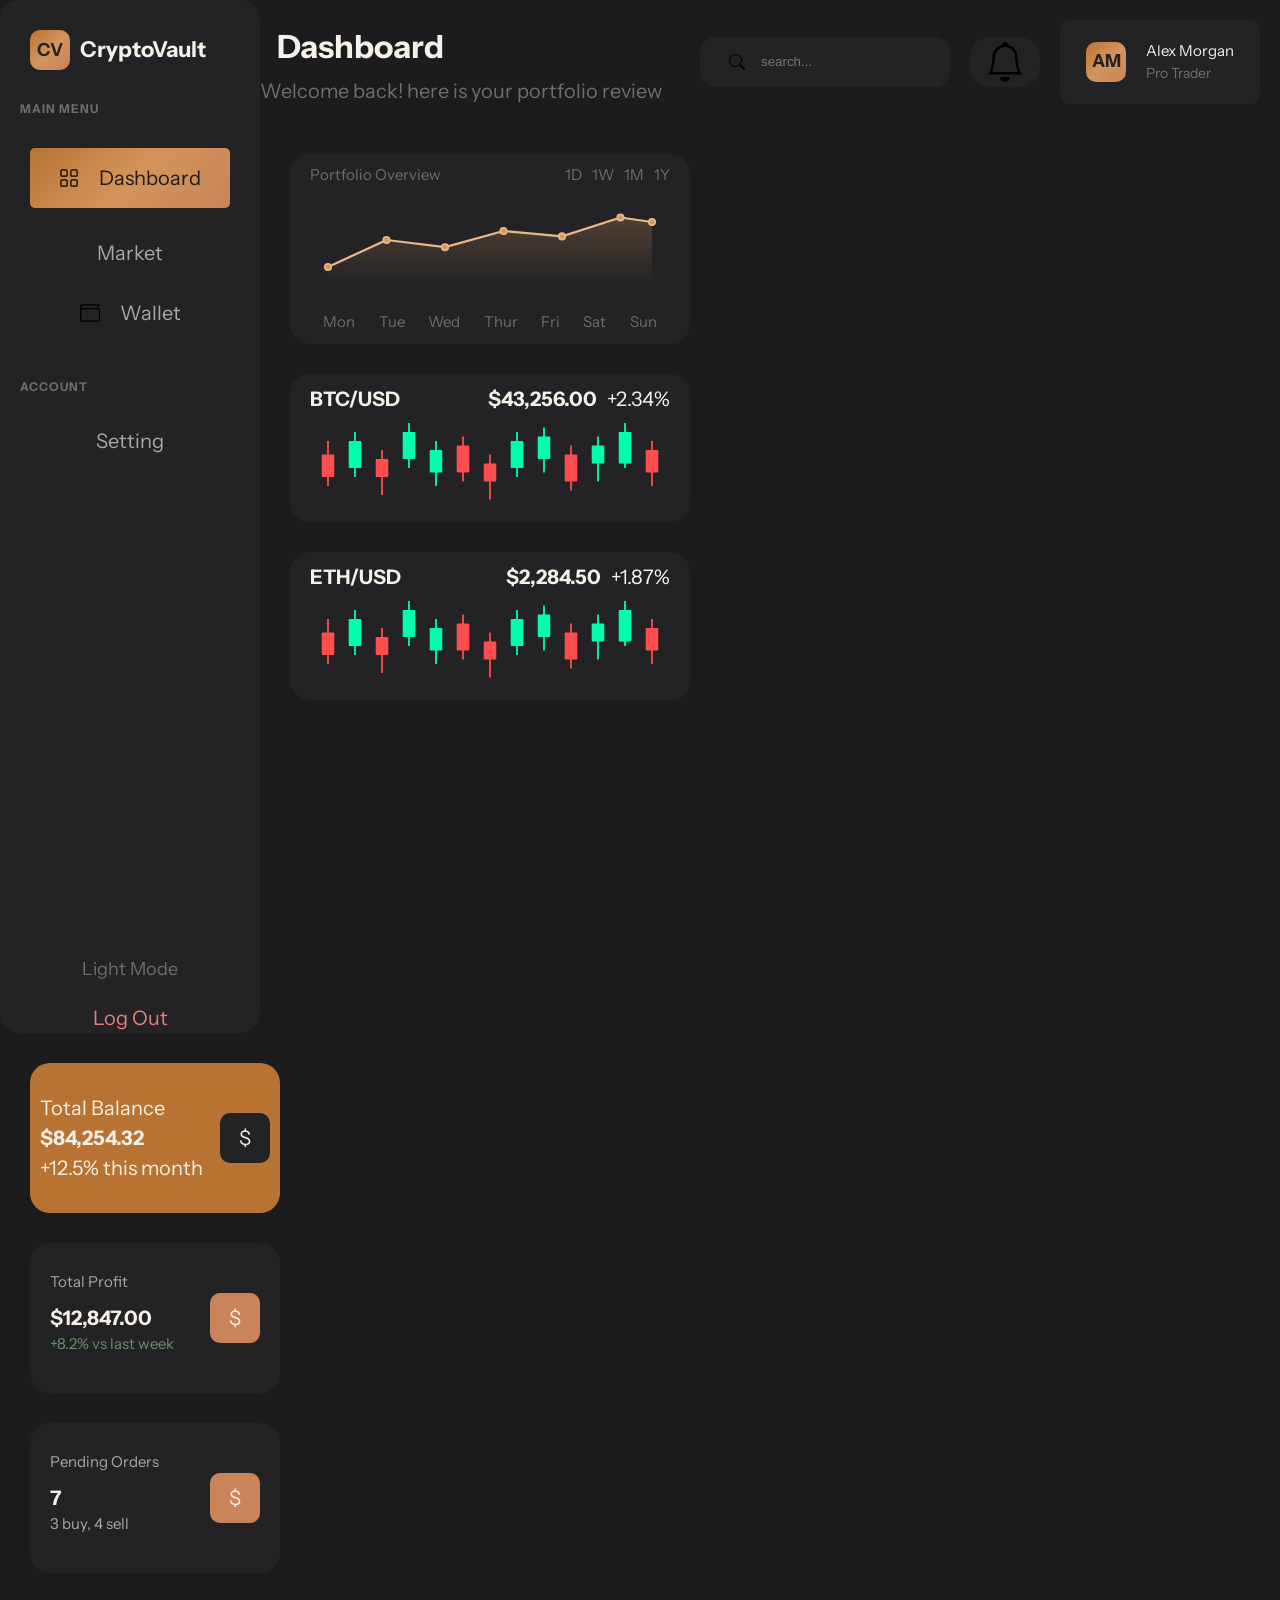
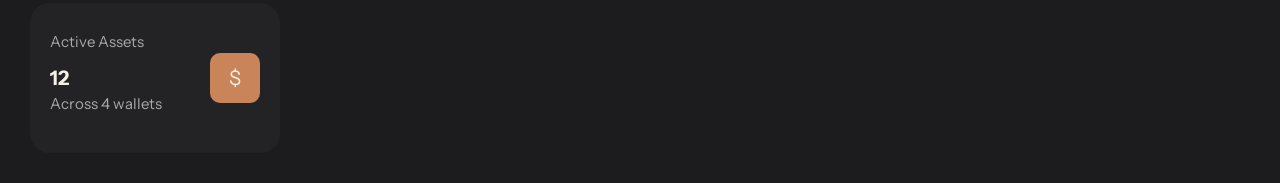
==== commit 0f9ae5fa: "charts" ====
--- a/dashboard.html
+++ b/dashboard.html
@@ -75,98 +75,79 @@
               </div>
             </div>
 
+
+
             <!-- CHARTS -->
-
-            <div class="chart-container">
-                <div class="charts">
-                <ul class="portfolio-overview">
-                    <li>Portfolio Overview</li>
-                    <li>1D</li>
-                    <li>1W</li>
-                    <li>1M</li>
-                    <li>1Y</li>
-                </ul>
-
-        
-        <div class="chart-container">
-       <svg viewBox="0 0 500 200" class="portfolio-graph">
-      <defs>
-      <linearGradient id="fadeGradient" x1="0%" y1="0%" x2="0%" y2="100%">
-        <stop offset="0%" style="stop-color:rgba(255, 165, 0, 0.4); stop-opacity:1" />
-        <stop offset="100%" style="stop-color:rgba(255, 165, 0, 0); stop-opacity:0" />
-      </linearGradient>
-      </defs>
-
-      <polygon 
-      points="0,150 100,140 200,110 300,130 400,100 500,90 500,200 0,200" 
-      fill="url(#fadeGradient)" 
-      />
-
-     <polyline 
-      points="0,150 100,140 200,110 300,130 400,100 500,90" 
-      fill="none" 
-      stroke="#FFA500" 
-      stroke-width="3" 
-      />
-  </svg>
-</div>
-
-        <ul class="portfolio-overview-days">
-                    <li>Mon</li>
-                    <li>Tue</li>
-                    <li>Wed</li>
-                    <li>Thu</li>
-                    <li>Fri</li>
-                    <li>Sat</li>
-                    <li>Sun</li>
-                </ul>
-  
-            </div>
-
-            <!-- SECOND BOX -->
-             <div class="charts">
-                <ul class="candle-stick">
-                    <li><strong>Asset Performance</strong></li>
-                    <ul class="nested-candle-stick">
-                    <li>WEEK</li>
-                    <li>MONTH</li>
-                    <li>YEAR</li>
+             <!-- <div class="chart-grid-container"> -->
+
+                <!-- FIRST BOX -->
+                 <div class="charts">
+                    <ul class="portfolio-overview">
+                        <li>Portfolio Overview</li>
+                        <ul class="portfolio-overview-days">
+                        <li>1D</li>
+                        <li>1W</li>
+                        <li>1M</li>
+                        <li>1Y</li>
+                        </ul>
                     </ul>
-                
-                </ul>
-
-                <svg viewBox="0 0 500 200" class="asset-performance-chart" style="width: 100%; height: auto;">
-  
-  <text x="35" y="25" fill="#4caf50" font-size="12" text-anchor="middle">+8.2%</text>
-  <rect x="20" y="35" width="30" height="80" fill="#4caf50" opacity="0.6" rx="4"/>
-  <text x="35" y="130" fill="#666" font-size="10" text-anchor="middle">BTC</text>
-
-  <text x="85" y="40" fill="#4caf50" font-size="12" text-anchor="middle">+6.5%</text>
-  <rect x="70" y="50" width="30" height="65" fill="#4caf50" opacity="0.6" rx="4"/>
-  <text x="85" y="130" fill="#666" font-size="10" text-anchor="middle">ETH</text>
-
-  <text x="135" y="85" fill="#ffa500" font-size="12" text-anchor="middle">+0.1%</text>
-  <rect x="120" y="95" width="45" height="110" fill="#ffa500" opacity="0.6" rx="4"/>
-  <text x="135" y="130" fill="#666" font-size="10" text-anchor="middle">USDT</text>
-
-  <text x="185" y="15" fill="#4caf50" font-size="12" text-anchor="middle">+12.4%</text>
-  <rect x="170" y="25" width="45" height="90" fill="#4caf50" opacity="0.6" rx="4"/>
-  <text x="185" y="130" fill="#666" font-size="10" text-anchor="middle">SOL</text>
-
-  <text x="235" y="65" fill="#ffa500" font-size="12" text-anchor="middle">+2.8%</text>
-  <rect x="220" y="75" width="30" height="40" fill="#ffa500" opacity="0.6" rx="4"/>
-  <text x="235" y="130" fill="#666" font-size="10" text-anchor="middle">BNB</text>
-
-  <text x="285" y="75" fill="#ffa500" font-size="12" text-anchor="middle">+1.9%</text>
-  <rect x="270" y="85" width="30" height="30" fill="#ffa500" opacity="0.6" rx="4"/>
-  <text x="285" y="130" fill="#666" font-size="10" text-anchor="middle">ADA</text>
-
-  <text x="335" y="85" fill="#ff4d4d" font-size="12" text-anchor="middle">-1.2%</text>
-  <rect x="320" y="95" width="30" height="20" fill="#ff4d4d" opacity="0.6" rx="4"/>
-  <text x="335" y="130" fill="#666" font-size="10" text-anchor="middle">XRP</text>
-
+
+<svg xmlns="http://www.w3.org/2000/svg" viewBox="0 0 400 130" width="100%" height="100%">
+  <defs>
+    <linearGradient id="chartAreaFill" x1="0%" y1="0%" x2="0%" y2="100%">
+      <stop offset="0%" stop-color="#d4945a" stop-opacity="0.25"/>
+      <stop offset="100%" stop-color="#d4945a" stop-opacity="0.0"/>
+    </linearGradient>
+  </defs>
+
+  <path d="M 20 90 
+           L 85 60 
+           L 150 68 
+           L 215 50 
+           L 280 56 
+           L 345 35 
+           L 380 40
+           L 380 110 
+           L 20 110 Z" 
+        fill="url(#chartAreaFill)" />
+
+  <path d="M 20 90 
+           L 85 60 
+           L 150 68 
+           L 215 50 
+           L 280 56 
+           L 345 35 
+           L 380 40" 
+        fill="none" 
+        stroke="#e8b88a" 
+        stroke-width="2.5" 
+        stroke-linecap="round" 
+        stroke-linejoin="round" />
+
+  <circle cx="20" cy="90" r="3.5" fill="#d4945a" stroke="#e8b88a" stroke-width="2" />
+  <circle cx="85" cy="60" r="3.5" fill="#d4945a" stroke="#e8b88a" stroke-width="2" />
+  <circle cx="150" cy="68" r="3.5" fill="#d4945a" stroke="#e8b88a" stroke-width="2" />
+  <circle cx="215" cy="50" r="3.5" fill="#d4945a" stroke="#e8b88a" stroke-width="2" />
+  <circle cx="280" cy="56" r="3.5" fill="#d4945a" stroke="#e8b88a" stroke-width="2" />
+  <circle cx="345" cy="35" r="3.5" fill="#d4945a" stroke="#e8b88a" stroke-width="2" />
+  <circle cx="380" cy="40" r="3.5" fill="#d4945a" stroke="#e8b88a" stroke-width="2" />
 </svg>
-</div>
+
+ <ul class="portfolio-overview-days">
+                        <li>Mon</li>
+                        <li>Tue</li>
+                        <li>Wed</li>
+                        <li>Thur</li>
+                        <li>Fri</li>
+                        <li>Sat</li>
+                        <li>Sun</li>
+                        </ul>
+</div>
+
+<!-- SECOND BOX -->
+
+<div></div>
+            
 
 <!-- THIRD BOX -->
 
@@ -336,16 +317,12 @@
         <p>$</p>
     </div>
 
-</div>
-
-
-    
+</div> 
  </div>
-
-
    </div>
 
-   
+             </div>
+
 
     </div>
     
--- a/app.css
+++ b/app.css
@@ -293,9 +293,9 @@
 
 
 .charts{
-    width: 50rem;
-    background-color: var(--bg-secondary);
-    padding: 5rem;
+    width: 40rem;
+    background-color: var(--bg-secondary);
+    padding: 1rem 2rem;
     border-radius: 2rem;
     margin: 3rem;
 
@@ -304,7 +304,7 @@
 .portfolio-overview{
     display: flex;
     justify-content: space-between;
-    align-items: center;
+    align-items: flex-start;
     color: var(--text-muted);
     font-size: 1.5rem;
 }
@@ -312,8 +312,10 @@
 .portfolio-overview-days{
     display: flex;
     justify-content: space-evenly;
+    align-items: baseline;
     color: var(--text-muted);
     font-size: 1.5rem;
+    gap: 1rem;
 }
 
 .candle-stick{
@@ -327,7 +329,7 @@
 }
 
 /* STAT-RIGHT */
-.chart-container{
+.chart-wrapper{
     display: grid;
     grid-template-columns: 1fr 1fr ;
 }
@@ -343,7 +345,7 @@
     background-color: var(--accent-copper);
     border-radius: 2rem;
     display: flex;
-    padding: 2rem;
+    padding: 1rem;
     align-items: center;
     margin: 3rem;
 }
@@ -406,4 +408,10 @@
 
 }
 
-
+.chart-grid-container{
+    display: grid;
+    grid-template-columns: 1fr 28rem;
+    margin: 4rem;
+}
+
+
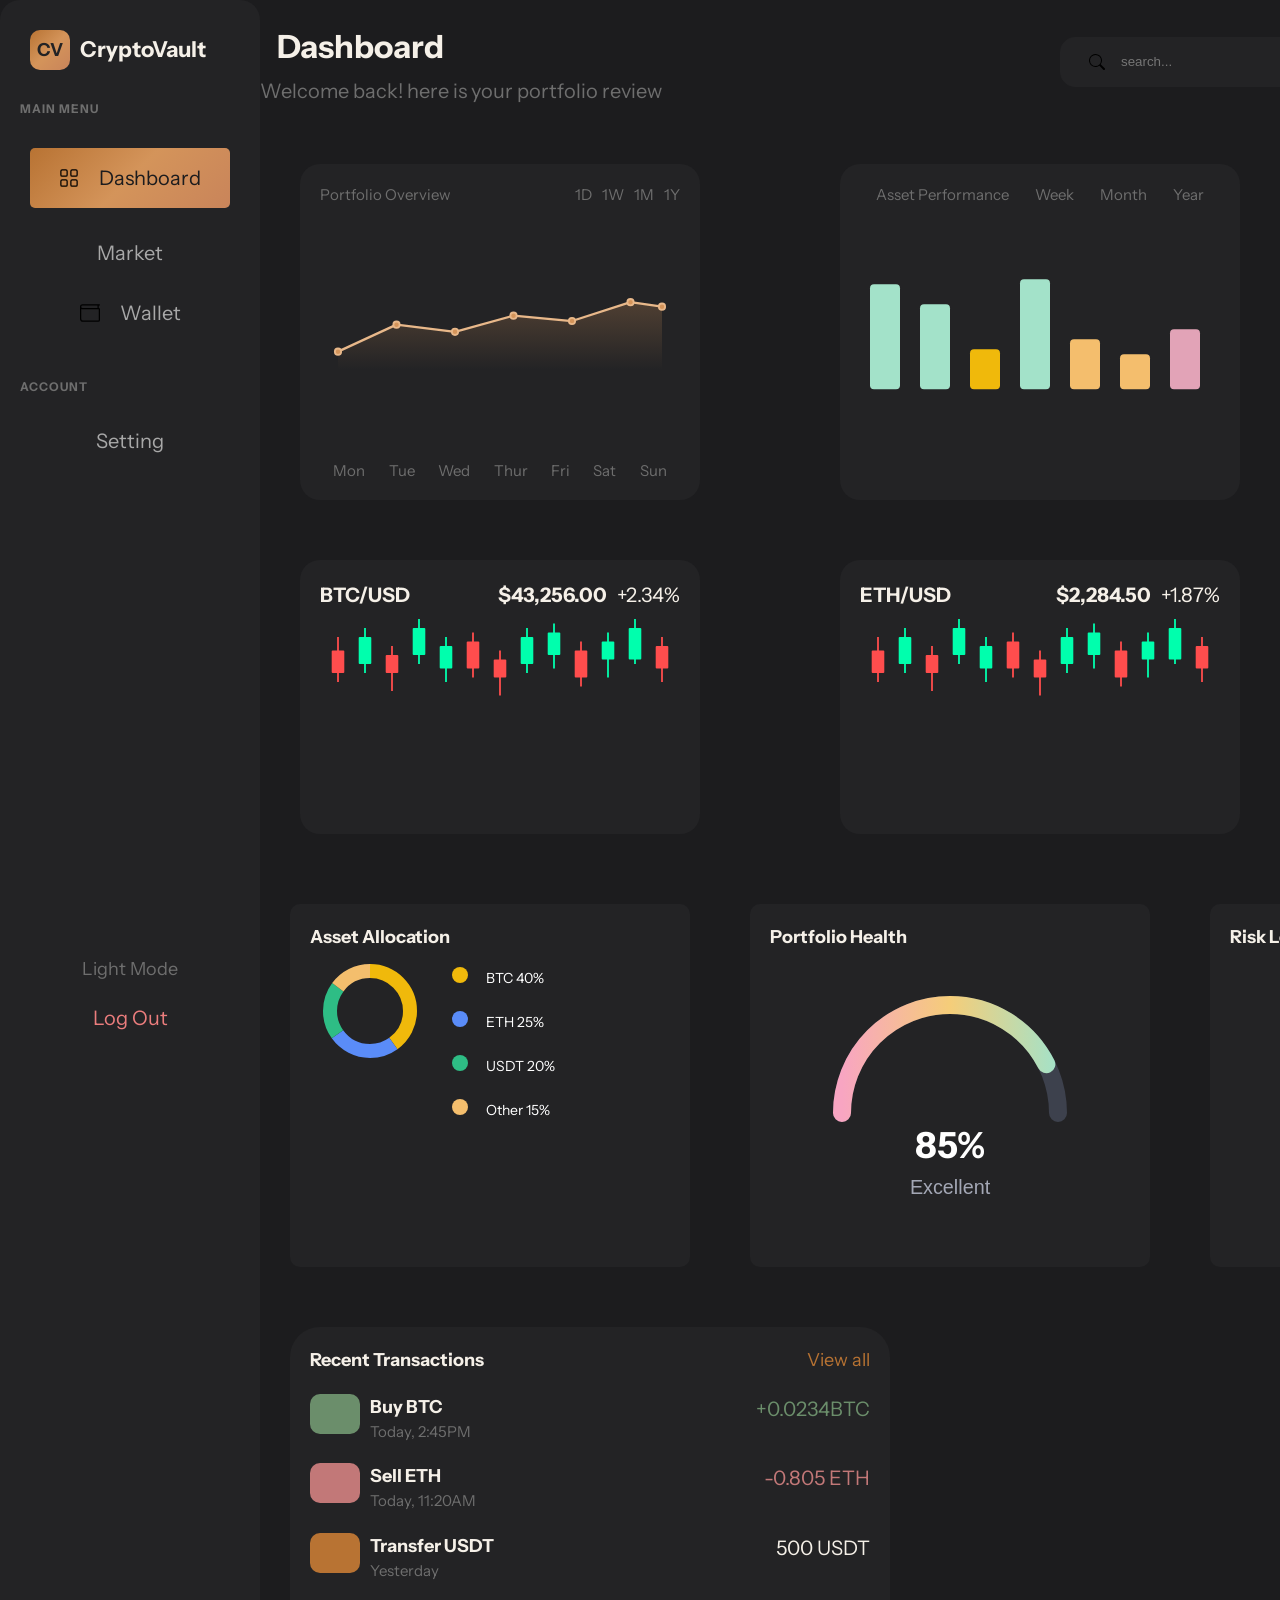
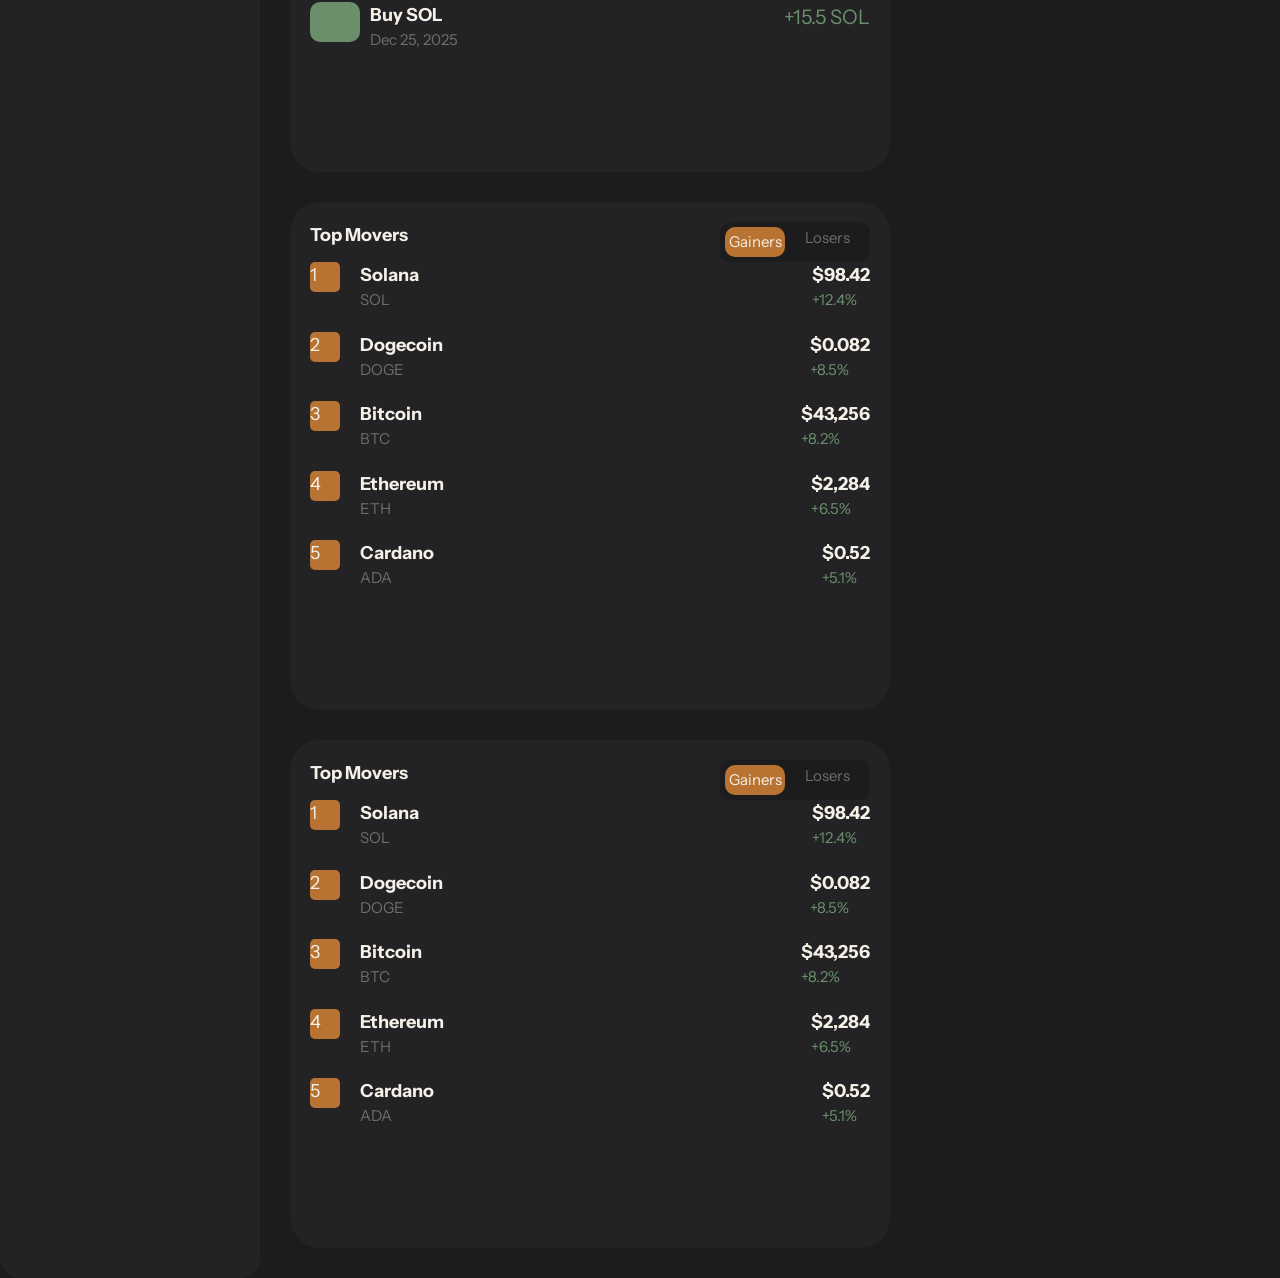
==== commit a0b58f2b: "updates" ====
--- a/dashboard.html
+++ b/dashboard.html
@@ -78,7 +78,8 @@
 
 
             <!-- CHARTS -->
-             <!-- <div class="chart-grid-container"> -->
+             <div class="chart-grid-wrapper">
+               <div class="chart-grid-container">
 
                 <!-- FIRST BOX -->
                  <div class="charts">
@@ -146,7 +147,30 @@
 
 <!-- SECOND BOX -->
 
-<div></div>
+<div class="charts">
+    <ul class="portfolio-overview-days">
+        <li>Asset Performance</li>
+        <li>Week</li>
+        <li>Month</li>
+        <li>Year</li>
+    </ul>
+
+    <svg xmlns="http://www.w3.org/2000/svg" viewBox="0 0 360 160" width="100%" height="100%">
+  <rect x="10" y="35" width="30" height="105" rx="4" fill="#a3e2c9"/>
+
+  <rect x="60" y="55" width="30" height="85" rx="4" fill="#a3e2c9"/>
+
+  <rect x="110" y="100" width="30" height="40" rx="4" fill="#f0b90b"/>
+
+  <rect x="160" y="30" width="30" height="110" rx="4" fill="#a3e2c9"/>
+
+  <rect x="210" y="90" width="30" height="50" rx="4" fill="#f4be6d"/>
+
+  <rect x="260" y="105" width="30" height="35" rx="4" fill="#f4be6d"/>
+
+  <rect x="310" y="80" width="30" height="60" rx="4" fill="#e2a3b7"/>
+</svg>
+</div>
             
 
 <!-- THIRD BOX -->
@@ -257,13 +281,9 @@
   <rect x="373" y="40" width="14" height="25" fill="#ff4d4d" rx="1"/>
 </svg>        
 </div>
-            </div>
-
-            
-
-            
-
-<!-- STAT-RIGHT -->
+ </div>
+
+ <!-- STAT-RIGHT -->
  <div class="stat-right-container">
     <div class="stat-card">
     <div class="start-card-text">
@@ -321,8 +341,356 @@
  </div>
    </div>
 
-             </div>
-
+   <!-- ASSET ALLOCATION -->
+
+   <div class="asset-allocation-container">
+    
+    <div class="asset-allocation-card">
+        <div>
+            <strong>Asset Allocation</strong>
+        </div>
+
+        <div class="asset-allocation-wrapper">
+            <div>
+         <svg xmlns="http://www.w3.org/2000/svg" viewBox="0 0 120 120" width="120" height="120">
+  <g transform="rotate(-90 60 60)">
+    <circle cx="60" cy="60" r="40" fill="none" stroke="#f0b90b" stroke-width="14" 
+            stroke-dasharray="100.53 251.32" stroke-dashoffset="0" />
+            
+    <circle cx="60" cy="60" r="40" fill="none" stroke="#5a8cf8" stroke-width="14" 
+            stroke-dasharray="62.83 251.32" stroke-dashoffset="-100.53" />
+            
+    <circle cx="60" cy="60" r="40" fill="none" stroke="#2ebd85" stroke-width="14" 
+            stroke-dasharray="50.26 251.32" stroke-dashoffset="-163.36" />
+            
+    <circle cx="60" cy="60" r="40" fill="none" stroke="#f4be6d" stroke-width="14" 
+            stroke-dasharray="37.70 251.32" stroke-dashoffset="-213.62" />
+  </g>
+</svg>
+        </div>
+
+        <!--  -->
+    <div>
+     <svg xmlns="http://www.w3.org/2000/svg" viewBox="0 0 110 90" width="100%" height="100%">
+  <g transform="translate(0, 0)">
+    <circle cx="5" cy="10" r="4" fill="#f0b90b" />
+    <text x="18" y="14" fill="#ffffff" font-size=".7rem">BTC 40%</text>
+  </g>
+
+  <g transform="translate(0, 22)">
+    <circle cx="5" cy="10" r="4" fill="#5a8cf8" />
+    <text x="18" y="14" fill="#ffffff"  font-size=".7rem">ETH 25%</text>
+  </g>
+
+  <g transform="translate(0, 44)">
+    <circle cx="5" cy="10" r="4" fill="#2ebd85" />
+    <text x="18" y="14" fill="#ffffff"  font-size=".7rem">USDT 20%</text>
+  </g>
+
+  <g transform="translate(0, 66)">
+    <circle cx="5" cy="10" r="4" fill="#f4be6d" />
+    <text x="18" y="14" fill="#ffffff" font-size=".7rem">Other 15%</text>
+  </g>
+</svg>
+    </div> 
+        </div>
+        </div>
+
+        <div class="asset-allocation-card">
+            <div>
+                <strong>Portfolio Health</strong>
+            </div>
+
+            <div>
+                <svg xmlns="http://www.w3.org/2000/svg" viewBox="0 0 200 160" width="100%" height="100%">
+  <defs>
+    <linearGradient id="gaugeGradient" x1="0%" y1="0%" x2="100%" y2="0%">
+      <stop offset="0%" stop-color="#f8a5c2" />   <stop offset="50%" stop-color="#f5cd79" />  <stop offset="100%" stop-color="#a3e2c9" /> </linearGradient>
+  </defs>
+
+  <g transform="translate(100, 90)">
+    <path d="M -60 0 A 40 40 0 0 1 60 0" 
+          fill="none" 
+          stroke="#3d414d" 
+          stroke-width="10" 
+          stroke-linecap="round" />
+
+    <path d="M -60 0 A 60 60 0 0 1 60 0" 
+          fill="none" 
+          stroke="url(#gaugeGradient)" 
+          stroke-width="10" 
+          stroke-linecap="round"
+          stroke-dasharray="160.2 377" />
+
+    <text x="0" y="25" 
+          fill="#ffffff" 
+          font-weight="bold" 
+          font-size="2rem" 
+          text-anchor="middle">85%</text>
+          
+    <text x="0" y="45" 
+          fill="#a3a7b5" 
+          font-family="sans-serif" 
+          font-size="11" 
+          text-anchor="middle">Excellent</text>
+  </g>
+</svg>
+</div>
+</div>
+
+<div class="asset-allocation-card">
+    <div>
+    <strong>Risk Level</strong>
+    </div>
+
+    <div>
+        <svg xmlns="http://www.w3.org/2000/svg" viewBox="0 0 140 110" width="100%" height="100%">
+  <g transform="translate(70, 65)">
+    <path d="M -40 0 A 40 40 0 0 1 40 0" 
+          fill="none" 
+          stroke="#414755" 
+          stroke-width="8" 
+          stroke-linecap="round" />
+
+    <path d="M -40 0 A 40 40 0 0 1 40 0" 
+          fill="none" 
+          stroke="#a3e2c9" 
+          stroke-width="8" 
+          stroke-linecap="round"
+          stroke-dasharray="44.0 251.3" />
+
+    <circle cx="-18.1" cy="-35.6" r="5" fill="#f5cd79" />
+
+    <text x="0" y="20" 
+          fill="#ffffff" 
+          font-family="sans-serif" 
+          font-weight="bold" 
+          font-size="18" 
+          text-anchor="middle">35%</text>
+          
+    <text x="0" y="34" 
+          fill="#a3a7b5" 
+          font-family="sans-serif" 
+          font-size="9" 
+          text-anchor="middle">Moderate</text>
+  </g>
+</svg>
+    </div>
+</div>
+    </div>
+
+    <!-- RECENT TRANSACTIONS -->
+    <div class="recent-transactions-container">
+        <div class="recent-transactions-card">
+            <div class="recent-transactions">
+                <strong>Recent Transactions</strong>
+                <span class="view-all">View all</span>
+            </div>
+
+            <div class="transaction-outline-wrapper">
+                <div class="transaction-outline">
+                <div class="gain-card"></div>
+                <strong>Buy BTC <br> <p class="gain-span">Today, 2:45PM</p></strong>
+            </div>
+            <div class="transaction-p"><p>+0.0234BTC</p></div>
+            </div>
+
+            <!--  -->
+            <div class="transaction-outline-wrapper">
+                <div class="transaction-outline">
+                <div class="loss-card"></div>
+                <strong>Sell ETH <br> <p class="gain-span">Today, 11:20AM</p></strong>
+            </div>
+            <div class="transaction-loss"><p>-0.805 ETH</p></div>
+            </div>
+
+            <!--  -->
+
+            <div class="transaction-outline-wrapper">
+                <div class="transaction-outline">
+                <div class="transfer-card"></div>
+                <strong>Transfer USDT <br> <p class="gain-span">Yesterday</p></strong>
+            </div>
+            <div class="transfer"><p>500 USDT</p></div>
+            </div>
+
+            <!--  -->
+
+            <div class="transaction-outline-wrapper">
+                <div class="transaction-outline">
+                <div class="gain-card"></div>
+                <strong>Buy SOL <br> <p class="gain-span">Dec 25, 2025</p></strong>
+            </div>
+            <div class="transaction-p"><p>+15.5 SOL</p></div>
+            </div>
+            </div>
+
+             <!-- SECOND BOX  -->
+
+            <div class="recent-transactions-card">
+                <div class="top-movers-header">
+                    <div>
+                    <strong>Top Movers</strong>
+                </div>
+
+                <div>
+                    <ul class="transfer-button">
+                        <li class="gainers">Gainers</li>
+                        <li class="losers">Losers</li>
+                    </ul>
+                </div>
+                </div>
+
+                <div class="top-movers-wrapper">
+                    <div class="top-movers">
+                    <div class="number-container">1</div>
+                    <div class="sol-logo"></div>
+                    <strong>Solana <br> <p class="top-mover-p">SOL</p></strong>
+                </div>
+
+                <div>
+                    <strong>$98.42 <br> <p class="topmover-gainer">+12.4%</p></strong>
+                </div>
+                </div>
+                
+
+                <div class="top-movers-wrapper">
+                    <div class="top-movers">
+                    <div class="number-container">2</div>
+                    <div class="sol-logo"></div>
+                    <strong>Dogecoin <br> <p class="top-mover-p">DOGE</p></strong>
+                </div>
+
+                <div>
+                    <strong>$0.082 <br> <p class="topmover-gainer">+8.5%</p></strong>
+                </div>   
+        </div>
+
+
+        <div class="top-movers-wrapper">
+                    <div class="top-movers">
+                    <div class="number-container">3</div>
+                    <div class="sol-logo"></div>
+                    <strong>Bitcoin <br> <p class="top-mover-p">BTC</p></strong>
+                </div>
+
+                <div>
+                    <strong>$43,256 <br> <p class="topmover-gainer">+8.2%</p></strong>
+                </div>
+
+                
+    </div>
+
+
+    <div class="top-movers-wrapper">
+                    <div class="top-movers">
+                    <div class="number-container">4</div>
+                    <div class="sol-logo"></div>
+                    <strong>Ethereum <br> <p class="top-mover-p">ETH</p></strong>
+                </div>
+
+                <div>
+                    <strong>$2,284 <br> <p class="topmover-gainer">+6.5%</p></strong>
+                </div>
+            </div>
+
+
+            <div class="top-movers-wrapper">
+                    <div class="top-movers">
+                    <div class="number-container">5</div>
+                    <div class="sol-logo"></div>
+                    <strong>Cardano <br> <p class="top-mover-p">ADA</p></strong>
+                </div>
+
+                <div>
+                    <strong>$0.52 <br> <p class="topmover-gainer">+5.1%</p></strong>
+                </div>
+
+   
+
+   </div>
+
+   
+    </div>
+
+<div class="recent-transactions-card">
+                <div class="top-movers-header">
+                    <div>
+                    <strong>Top Movers</strong>
+                </div>
+
+                <div>
+                    <ul class="transfer-button">
+                        <li class="gainers">Gainers</li>
+                        <li class="losers">Losers</li>
+                    </ul>
+                </div>
+                </div>
+
+                <div class="top-movers-wrapper">
+                    <div class="top-movers">
+                    <div class="number-container">1</div>
+                    <div class="sol-logo"></div>
+                    <strong>Solana <br> <p class="top-mover-p">SOL</p></strong>
+                </div>
+
+                <div>
+                    <strong>$98.42 <br> <p class="topmover-gainer">+12.4%</p></strong>
+                </div>
+                </div>
+                
+
+                <div class="top-movers-wrapper">
+                    <div class="top-movers">
+                    <div class="number-container">2</div>
+                    <div class="sol-logo"></div>
+                    <strong>Dogecoin <br> <p class="top-mover-p">DOGE</p></strong>
+                </div>
+
+                <div>
+                    <strong>$0.082 <br> <p class="topmover-gainer">+8.5%</p></strong>
+                </div>   
+        </div>
+
+
+        <div class="top-movers-wrapper">
+                    <div class="top-movers">
+                    <div class="number-container">3</div>
+                    <div class="sol-logo"></div>
+                    <strong>Bitcoin <br> <p class="top-mover-p">BTC</p></strong>
+                </div>
+
+                <div>
+                    <strong>$43,256 <br> <p class="topmover-gainer">+8.2%</p></strong>
+                </div>
+
+                
+    </div>
+
+
+    <div class="top-movers-wrapper">
+                    <div class="top-movers">
+                    <div class="number-container">4</div>
+                    <div class="sol-logo"></div>
+                    <strong>Ethereum <br> <p class="top-mover-p">ETH</p></strong>
+                </div>
+
+                <div>
+                    <strong>$2,284 <br> <p class="topmover-gainer">+6.5%</p></strong>
+                </div>
+            </div>
+
+
+            <div class="top-movers-wrapper">
+                    <div class="top-movers">
+                    <div class="number-container">5</div>
+                    <div class="sol-logo"></div>
+                    <strong>Cardano <br> <p class="top-mover-p">ADA</p></strong>
+                </div>
+
+                <div>
+                    <strong>$0.52 <br> <p class="topmover-gainer">+5.1%</p></strong>
+                </div>
 
     </div>
     
--- a/app.css
+++ b/app.css
@@ -295,10 +295,11 @@
 .charts{
     width: 40rem;
     background-color: var(--bg-secondary);
-    padding: 1rem 2rem;
+    padding: 2rem;
+    padding-bottom: 7rem;
+    padding-top: 2rem;
     border-radius: 2rem;
     margin: 3rem;
-
 }
 
 .portfolio-overview{
@@ -410,8 +411,160 @@
 
 .chart-grid-container{
     display: grid;
+    grid-template-columns: 1fr 1fr;
+    margin: 1rem;
+}
+
+.chart-grid-wrapper{
+    display: grid;
     grid-template-columns: 1fr 28rem;
-    margin: 4rem;
-}
-
-
+}
+
+/* ASSET ALLOCATION */
+.asset-allocation-container{
+    display: flex;
+}
+
+.asset-allocation-card{
+    width: 40rem;
+    background-color: var(--bg-secondary);
+    padding: 2rem;
+    margin: 3rem;
+    border-radius: 1rem;
+}
+
+.asset-allocation-wrapper{
+    display: flex;
+    gap: 2rem;
+}
+
+/* RECENT TRANSACTION */
+.recent-transactions-card{
+    width: 60rem;
+    background-color: var(--bg-secondary);
+    padding: 2rem;
+    margin: 3rem;
+    border-radius: 3rem;
+    padding-bottom: 10rem;
+}
+
+.recent-transactions{
+    display: flex;
+    justify-content: space-between;
+    margin-bottom: 2rem;
+
+}
+
+.view-all{
+    color: var(--accent-copper);
+   
+}
+
+.transaction-outline-wrapper{
+    display: flex;
+    justify-content: space-between;
+    margin-bottom: 2rem;
+}
+
+.transaction-outline{
+    display: flex;
+    gap: 1rem;
+    
+}
+.transaction-p p{
+    display: flex;
+    color: var(--gain);
+}
+
+.transaction-loss p{
+    color: var(--loss);
+}
+
+.gain-span{
+    font-size: 1.5rem;
+    color: var(--text-muted);
+}
+.gain-card{
+    width: 5rem;
+    height: 4rem;
+    background-color: var(--gain);
+    border-radius: 1rem;
+   
+}
+
+.loss-card{
+     width: 5rem;
+    height: 4rem;
+    background-color: var(--loss);
+    border-radius: 1rem;
+   
+
+}
+
+.transfer-card{
+     width: 5rem;
+    height: 4rem;
+    background-color: var(--accent-copper);
+    border-radius: 1rem;
+   
+}
+
+.transfer-button{
+    display: flex;
+    gap: 2rem;
+    width: 15rem;
+    background-color: #1c1c1e;
+    padding: .5rem;
+    border-radius: 1rem;
+}
+
+.gainers{
+    width: 6rem;
+    background-color: var(--accent-copper);
+    padding: .4rem;
+    border-radius: 1rem;
+    font-size: 1.5rem;
+}
+
+.losers{
+    font-size: 1.5rem;
+    color: var(--text-muted);
+    
+
+}
+
+.top-movers-header{
+    display: flex;
+    justify-content: space-between;
+}
+
+.number-container{
+    width: 3rem;
+    background-color: #b87333;
+    height: 3rem;
+    border-radius: .5rem;
+}
+
+
+.top-movers{
+    display: flex;
+    gap: 1rem;
+}
+
+.top-mover-p{
+    font-size: 1.5rem;
+    color: var(--text-muted);
+}
+
+.top-movers-wrapper{
+    display: flex;
+    justify-content: space-between;
+    margin-bottom: 2rem;
+}
+
+.topmover-gainer{
+    color: var(--gain);
+    font-size: 1.5rem;
+}
+
+
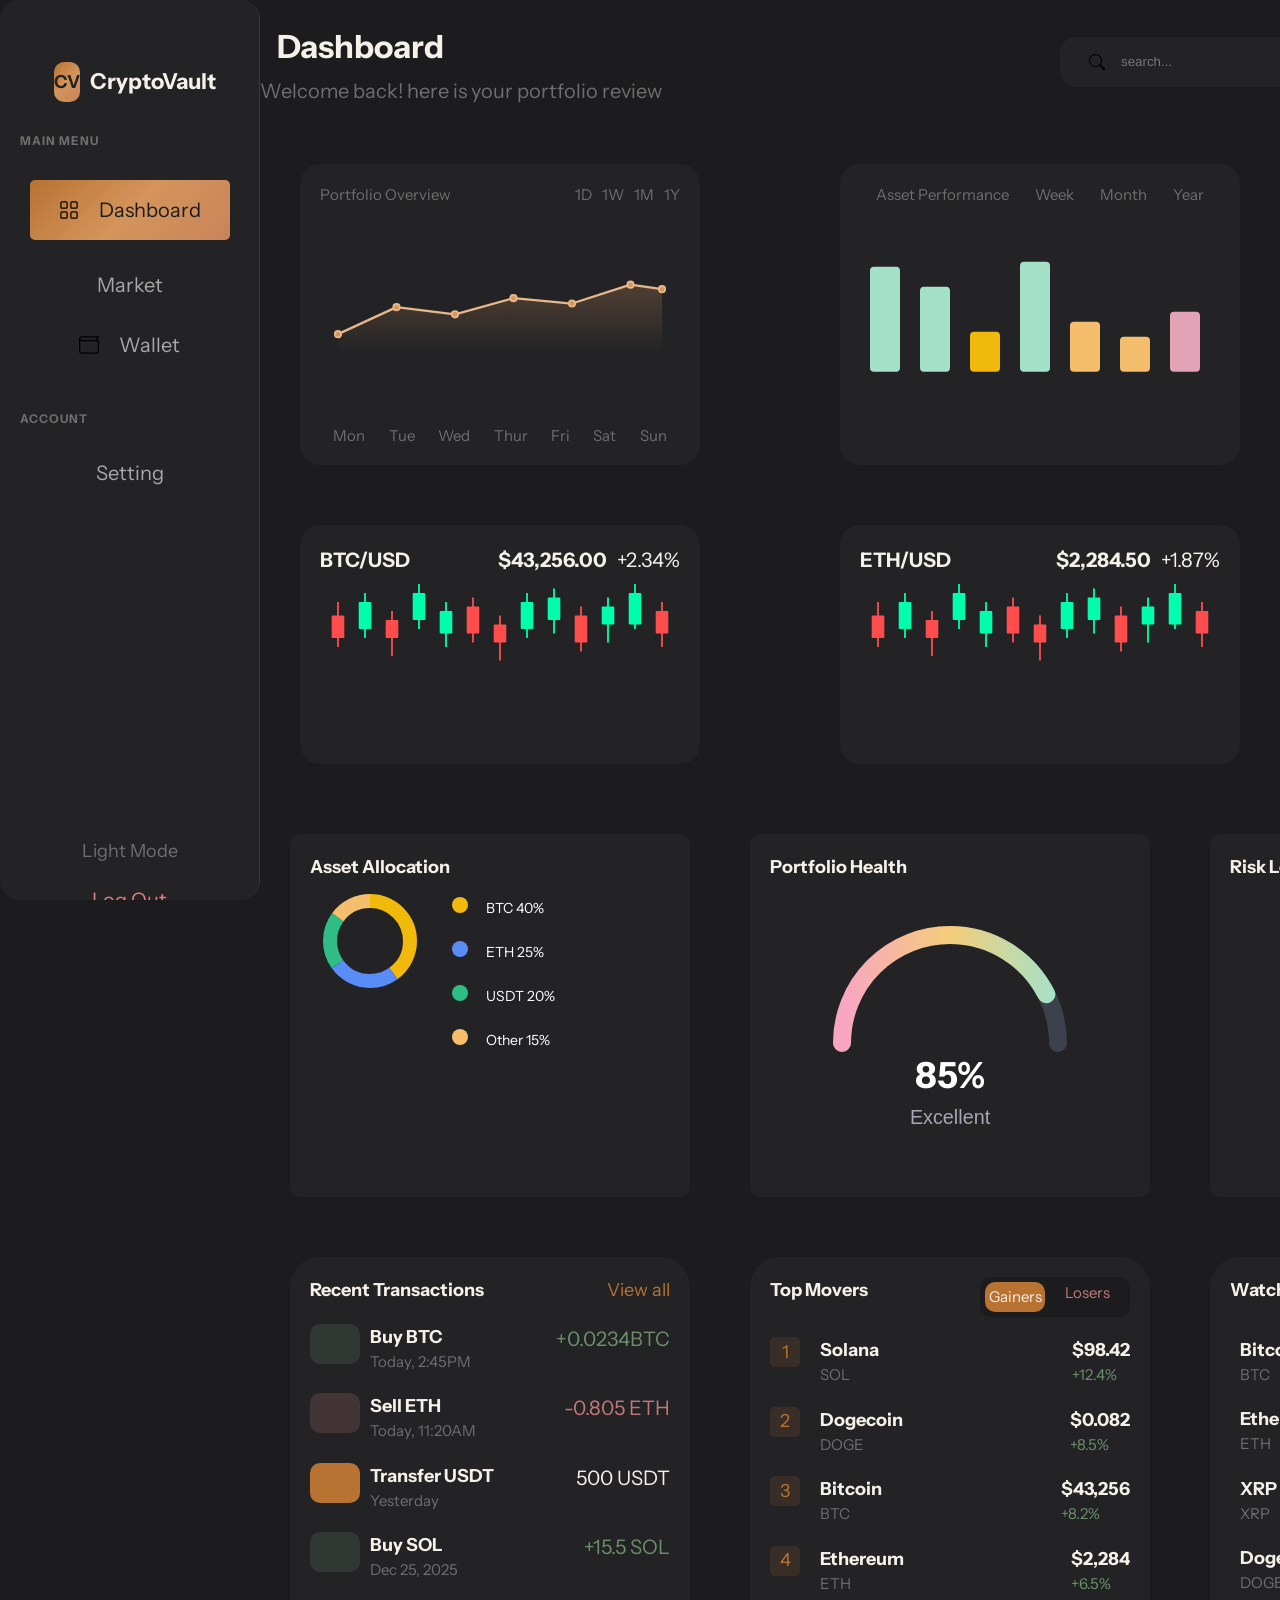
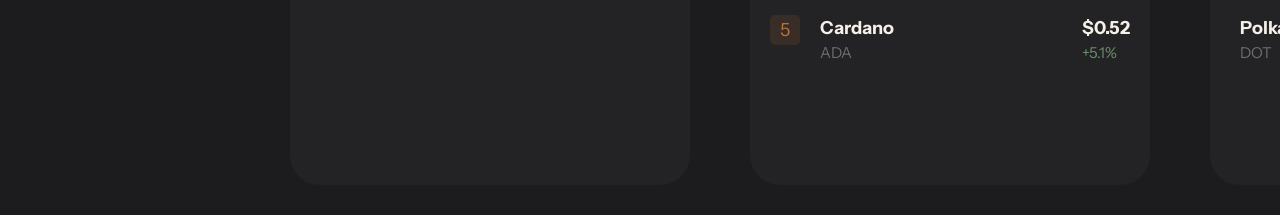
==== commit e3b61cda: "wallet" ====
--- a/dashboard.html
+++ b/dashboard.html
@@ -46,7 +46,7 @@
         </aside>
 
         <!-- RIGHT SIDE -->
-         <div>
+         <div class="crptovault-dashboard">
             <div class="dashboard-header">
                 <div>
                 <h4 class="dashboard-heading">Dashboard</h4>
@@ -285,58 +285,55 @@
 
  <!-- STAT-RIGHT -->
  <div class="stat-right-container">
+    
+
     <div class="stat-card">
+        <div class="dollar-container">
+       
+    </div>
     <div class="start-card-text">
     <p class="start-card-p">Total Balance</p>
     <p class="start-card-p"><strong>$84,254.32</strong></p>
     <p class="start-card-p">+12.5% this month</p>
     </div>
-    
-
-    <div class="dollar-container">
-        <p>$</p>
-    </div>
-
 </div>
 
 <div class="stat-card-inactive">
+     <div class="dollar-container-inactive">
+         <svg width="24" height="24" viewbox="0 0 24 24" fill="none" stroke-width="2">
+            <polyline points="23 6 13.5 15.5 8.5 10.5 1 18 "></polyline>
+            <polyline points="17 6 23 6 23 1 2 "></polyline>
+
+         </svg>
+    </div>
     <div class="start-card-text">
     <p class="start-card-p-inactive">Total Profit</p>
     <p class="start-card-p"><strong>$12,847.00</strong></p>
      <p class="start-card-p-inactive"><span class="stat-span">+8.2% vs last week</span></p>
     </div>
-
-    <div class="dollar-container-inactive">
+</div>
+
+<div class="stat-card-inactive">
+     <div class="dollar-container-inactive">
         <p>$</p>
     </div>
-
-</div>
-
-<div class="stat-card-inactive">
     <div class="start-card-text">
     <p class="start-card-p-inactive">Pending Orders</p>
     <p class="start-card-p"><strong>7</strong></p>
     <p class="start-card-p-inactive">3 buy, 4 sell</p>
     </div>
-    
+</div>
+
+<div class="stat-card-inactive">
     <div class="dollar-container-inactive">
         <p>$</p>
     </div>
 
-</div>
-
-<div class="stat-card-inactive">
     <div class="start-card-text">
     <p class="start-card-p-inactive">Active Assets</p>
     <p class="start-card-p"><strong>12</strong></p>
     <p class="start-card-p-inactive">Across 4 wallets</p>
     </div>
-    
-
-    <div class="dollar-container-inactive">
-        <p>$</p>
-    </div>
-
 </div> 
  </div>
    </div>
@@ -605,91 +602,80 @@
                 <div>
                     <strong>$0.52 <br> <p class="topmover-gainer">+5.1%</p></strong>
                 </div>
-
    
 
    </div>
 
    
     </div>
+
+    <!-- THIRD BOX -->
 
 <div class="recent-transactions-card">
                 <div class="top-movers-header">
-                    <div>
-                    <strong>Top Movers</strong>
-                </div>
-
-                <div>
-                    <ul class="transfer-button">
-                        <li class="gainers">Gainers</li>
-                        <li class="losers">Losers</li>
-                    </ul>
-                </div>
+                 <div>
+                    <strong>Watchlist</strong>
+                </div>
+
+                <div class="add">+Add</div>
                 </div>
 
                 <div class="top-movers-wrapper">
                     <div class="top-movers">
-                    <div class="number-container">1</div>
-                    <div class="sol-logo"></div>
-                    <strong>Solana <br> <p class="top-mover-p">SOL</p></strong>
-                </div>
-
-                <div>
-                    <strong>$98.42 <br> <p class="topmover-gainer">+12.4%</p></strong>
+                    <div class="sol-logo"></div>
+                    <strong>Bitcoin<br> <p class="top-mover-p">BTC</p></strong>
+                </div>
+
+                <div>
+                    <strong>$43,256 <br> <p class="topmover-gainer">+2.34%</p></strong>
                 </div>
                 </div>
                 
 
                 <div class="top-movers-wrapper">
                     <div class="top-movers">
-                    <div class="number-container">2</div>
-                    <div class="sol-logo"></div>
-                    <strong>Dogecoin <br> <p class="top-mover-p">DOGE</p></strong>
-                </div>
-
-                <div>
-                    <strong>$0.082 <br> <p class="topmover-gainer">+8.5%</p></strong>
+                    <div class="sol-logo"></div>
+                    <strong>Ethereum<br> <p class="top-mover-p">ETH</p></strong>
+                </div>
+
+                <div>
+                    <strong>$2,284<br> <p class="topmover-gainer">+1.87%</p></strong>
                 </div>   
         </div>
 
 
         <div class="top-movers-wrapper">
                     <div class="top-movers">
-                    <div class="number-container">3</div>
-                    <div class="sol-logo"></div>
-                    <strong>Bitcoin <br> <p class="top-mover-p">BTC</p></strong>
-                </div>
-
-                <div>
-                    <strong>$43,256 <br> <p class="topmover-gainer">+8.2%</p></strong>
-                </div>
-
-                
+                    <div class="sol-logo"></div>
+                    <strong>XRP<br> <p class="top-mover-p">XRP</p></strong>
+                </div>
+
+                <div>
+                    <strong>$0.62<br> <p class="losers">-1.24%</p></strong>
+                </div>   
     </div>
 
 
     <div class="top-movers-wrapper">
                     <div class="top-movers">
-                    <div class="number-container">4</div>
-                    <div class="sol-logo"></div>
-                    <strong>Ethereum <br> <p class="top-mover-p">ETH</p></strong>
-                </div>
-
-                <div>
-                    <strong>$2,284 <br> <p class="topmover-gainer">+6.5%</p></strong>
+                    <div class="sol-logo"></div>
+                    <strong>Dogecoin<br> <p class="top-mover-p">DOGE</p></strong>
+                </div>
+
+                <div>
+                    <strong>$0.082 <br> <p class="topmover-gainer">+5.67%</p></strong>
                 </div>
             </div>
 
 
             <div class="top-movers-wrapper">
                     <div class="top-movers">
-                    <div class="number-container">5</div>
-                    <div class="sol-logo"></div>
-                    <strong>Cardano <br> <p class="top-mover-p">ADA</p></strong>
-                </div>
-
-                <div>
-                    <strong>$0.52 <br> <p class="topmover-gainer">+5.1%</p></strong>
+                    <div class="sol-logo"></div>
+                    <strong>Polkadot<br> <p class="top-mover-p">DOT</p></strong>
+                </div>
+
+                <div>
+                    <strong>$7.45 <br> <p class="topmover-gainer">+3.21%</p></strong>
                 </div>
 
     </div>
--- a/app.css
+++ b/app.css
@@ -69,12 +69,30 @@
 
 .dashboard-container{
     display: grid;
-    grid-template-columns: 26rem 1fr;   
+    grid-template-columns: 26rem 1fr; 
+    /* height: 100vh;  
+    overflow: hidden; */
+}
+
+.cryptovault-dashboard{
+   overflow-y: auto;
+   padding: 3.2rem 4.0rem;
+    
+    
 }
 
 .side-bar{
     background-color: var(--bg-secondary);
     border-radius: 2rem;
+    z-index: 1000;
+    position: sticky;
+    overflow-y: auto;
+    overflow-x: hidden;
+    top: 0px;
+    padding: 3.2rem 2.4rem;
+    height: 100vh;
+    border-right: 1px solid var(--border);
+    transition: transform 0.3s, background-color 0.3s;
 } 
 
 .logo-container{
@@ -169,7 +187,7 @@
 
 
 .nav-footer{
-    margin-top: 50rem;
+    margin-top: 35rem;
     display: flex;
     flex-direction: column;
     align-items: center;
@@ -338,6 +356,9 @@
 .start-right-container{
     display: flex;
     flex-direction: column;
+    margin: 2rem;
+   
+   
 }
 
 .stat-card{
@@ -348,7 +369,8 @@
     display: flex;
     padding: 1rem;
     align-items: center;
-    margin: 3rem;
+     margin-bottom: 2rem;
+    
 }
 
 .stat-card-inactive{
@@ -359,7 +381,8 @@
     display: flex;
     padding: 2rem;
     align-items: center;
-    margin: 3rem;
+     margin-bottom: 2rem;
+    
 }
 .stat-span{
     color: var(--gain);
@@ -394,13 +417,14 @@
    border-radius: 1rem;
    justify-content: center;
    align-items: center;
+   color: #b87333;
 
 }
 
 .dollar-container-inactive{
      width: 5rem;
     height: 5rem;
-    background-color: var(--accent-copper-light);
+    background-color:  rgba(184, 115, 51, 0.15);
    display: flex;
    border-radius: 1rem;
    justify-content: center;
@@ -439,8 +463,11 @@
 }
 
 /* RECENT TRANSACTION */
+.recent-transactions-container{
+    display: flex;
+}
 .recent-transactions-card{
-    width: 60rem;
+    width: 40rem;
     background-color: var(--bg-secondary);
     padding: 2rem;
     margin: 3rem;
@@ -487,16 +514,18 @@
 .gain-card{
     width: 5rem;
     height: 4rem;
-    background-color: var(--gain);
-    border-radius: 1rem;
+    background-color: rgba(107, 142, 107, 0.2);
+    border-radius: 1rem;
+    
    
 }
 
 .loss-card{
      width: 5rem;
     height: 4rem;
-    background-color: var(--loss);
-    border-radius: 1rem;
+    color: var(--loss);
+    border-radius: 1rem;
+    background-color: rgba(194, 120, 120, 0.2);
    
 
 }
@@ -528,7 +557,7 @@
 
 .losers{
     font-size: 1.5rem;
-    color: var(--text-muted);
+    color: var(--loss);
     
 
 }
@@ -536,13 +565,18 @@
 .top-movers-header{
     display: flex;
     justify-content: space-between;
+    margin-bottom: 2rem;
 }
 
 .number-container{
     width: 3rem;
-    background-color: #b87333;
+    color: #b87333;
     height: 3rem;
     border-radius: .5rem;
+    display: flex;
+    align-items: center;
+    justify-content: center;
+    background-color: rgba(184, 115, 51, 0.15);
 }
 
 
@@ -567,4 +601,19 @@
     font-size: 1.5rem;
 }
 
-
+/* THIRD BOX */
+.add{
+    width: 8rem;
+    height: 4rem;
+    background-color: var(--bg-card);
+    border-radius: 1rem;
+    padding: 1rem;
+    text-align: center;
+    border: solid 1px var(--text-muted);
+    color: var(--text-muted);
+    font-size: 1.5rem;
+}
+
+.add:hover{
+    border: solid 1px var(--text-primary);
+}
